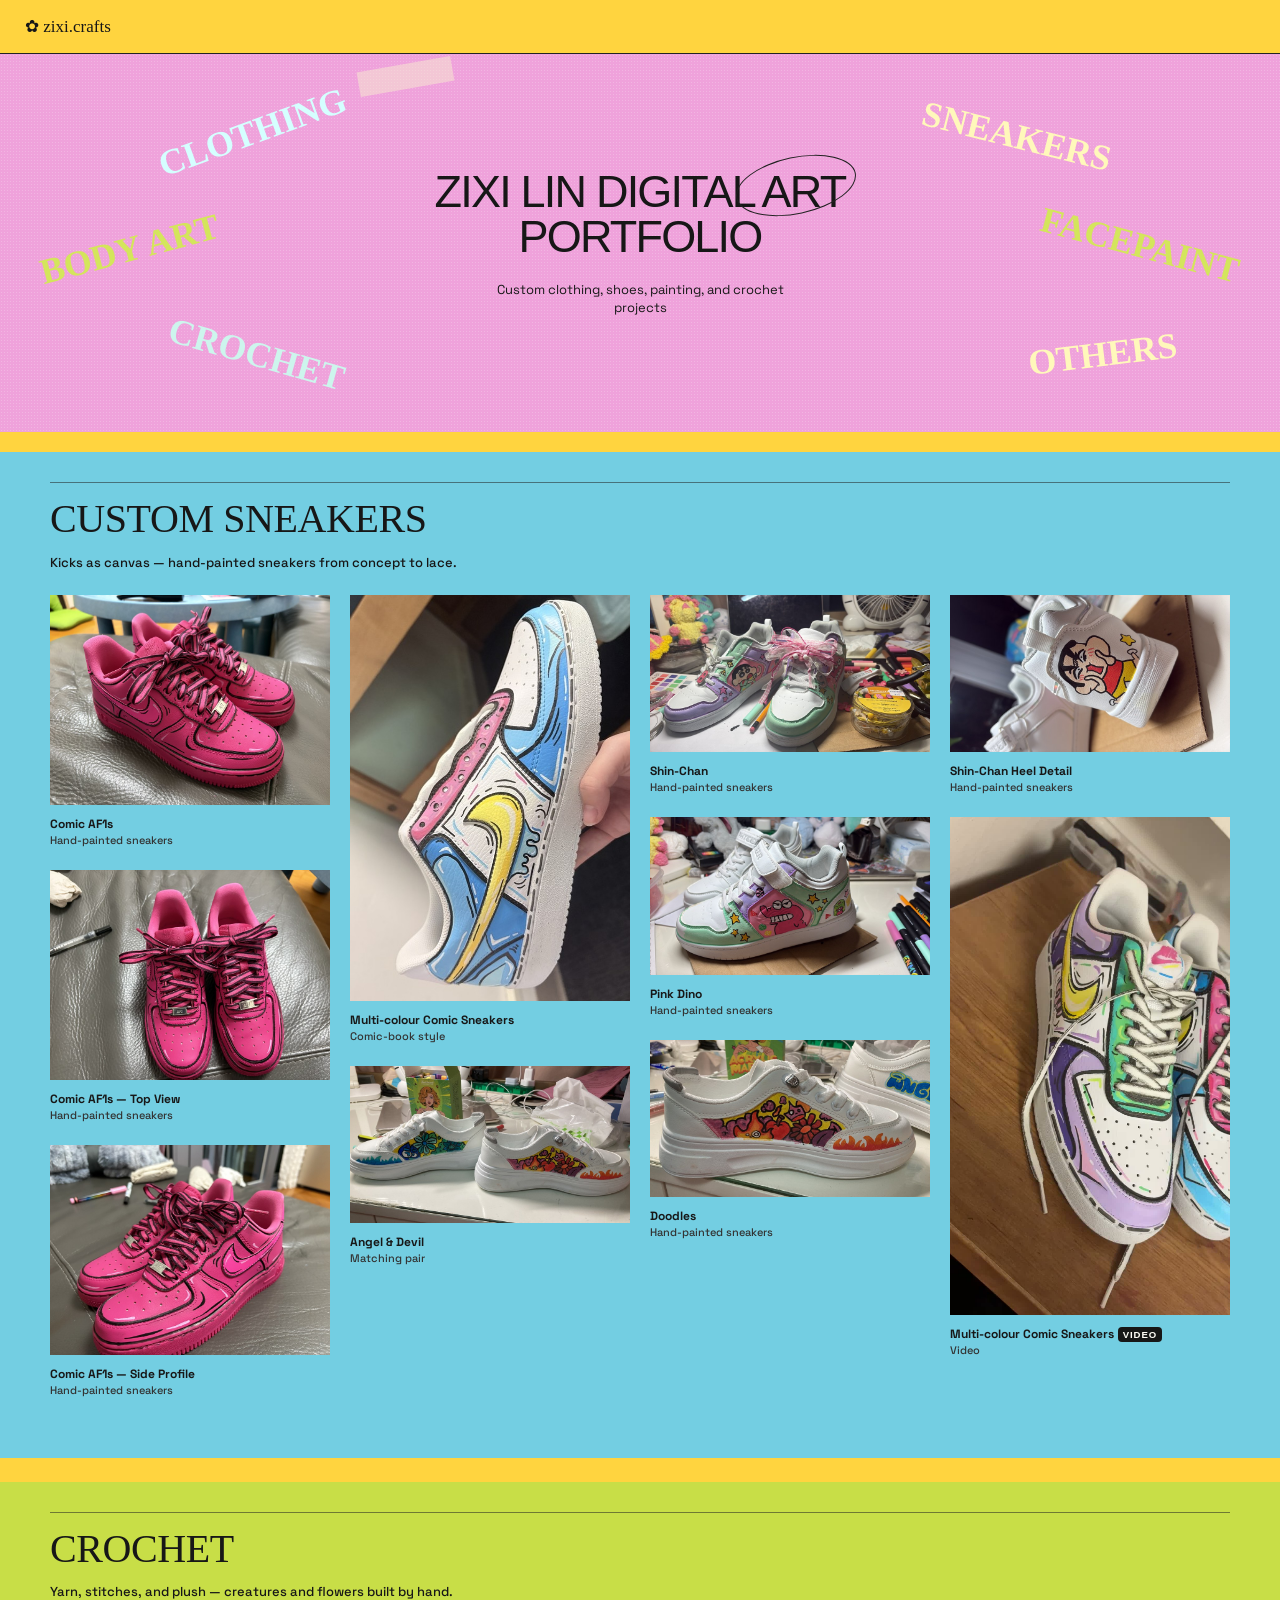
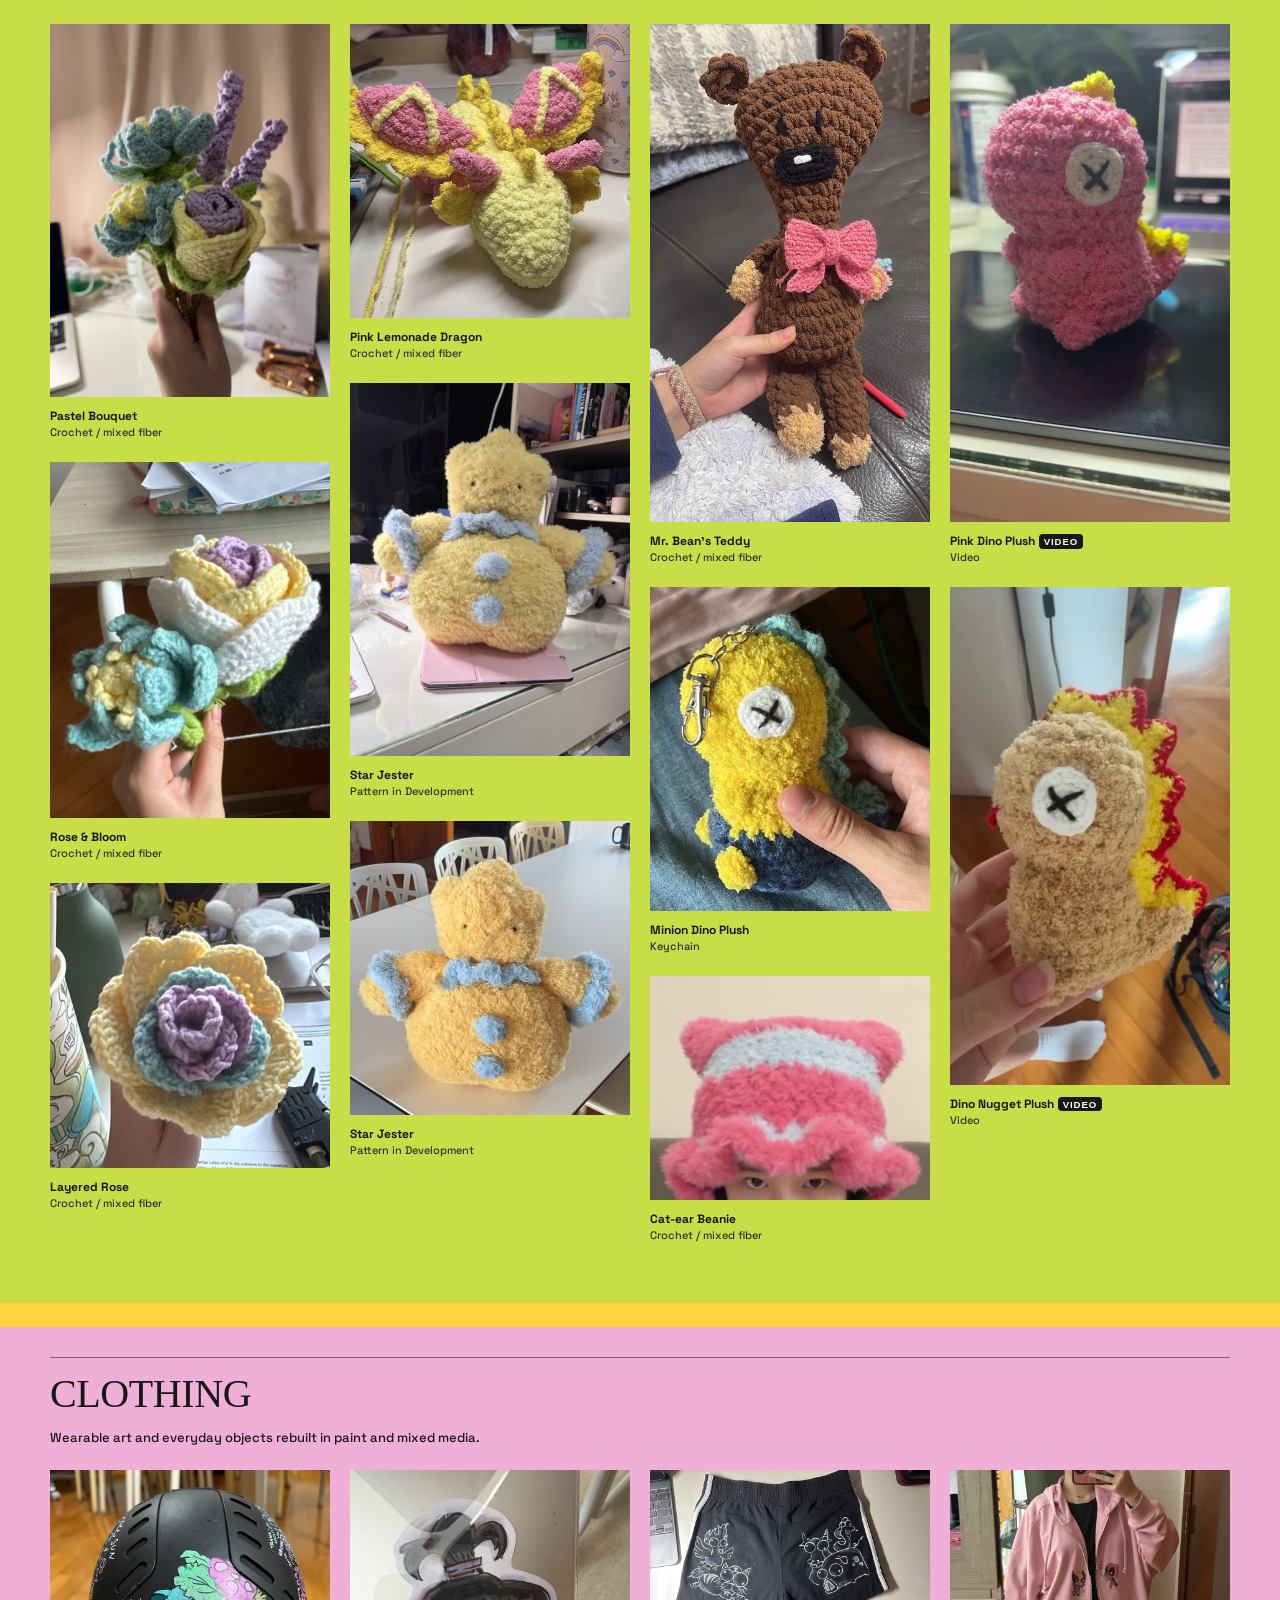
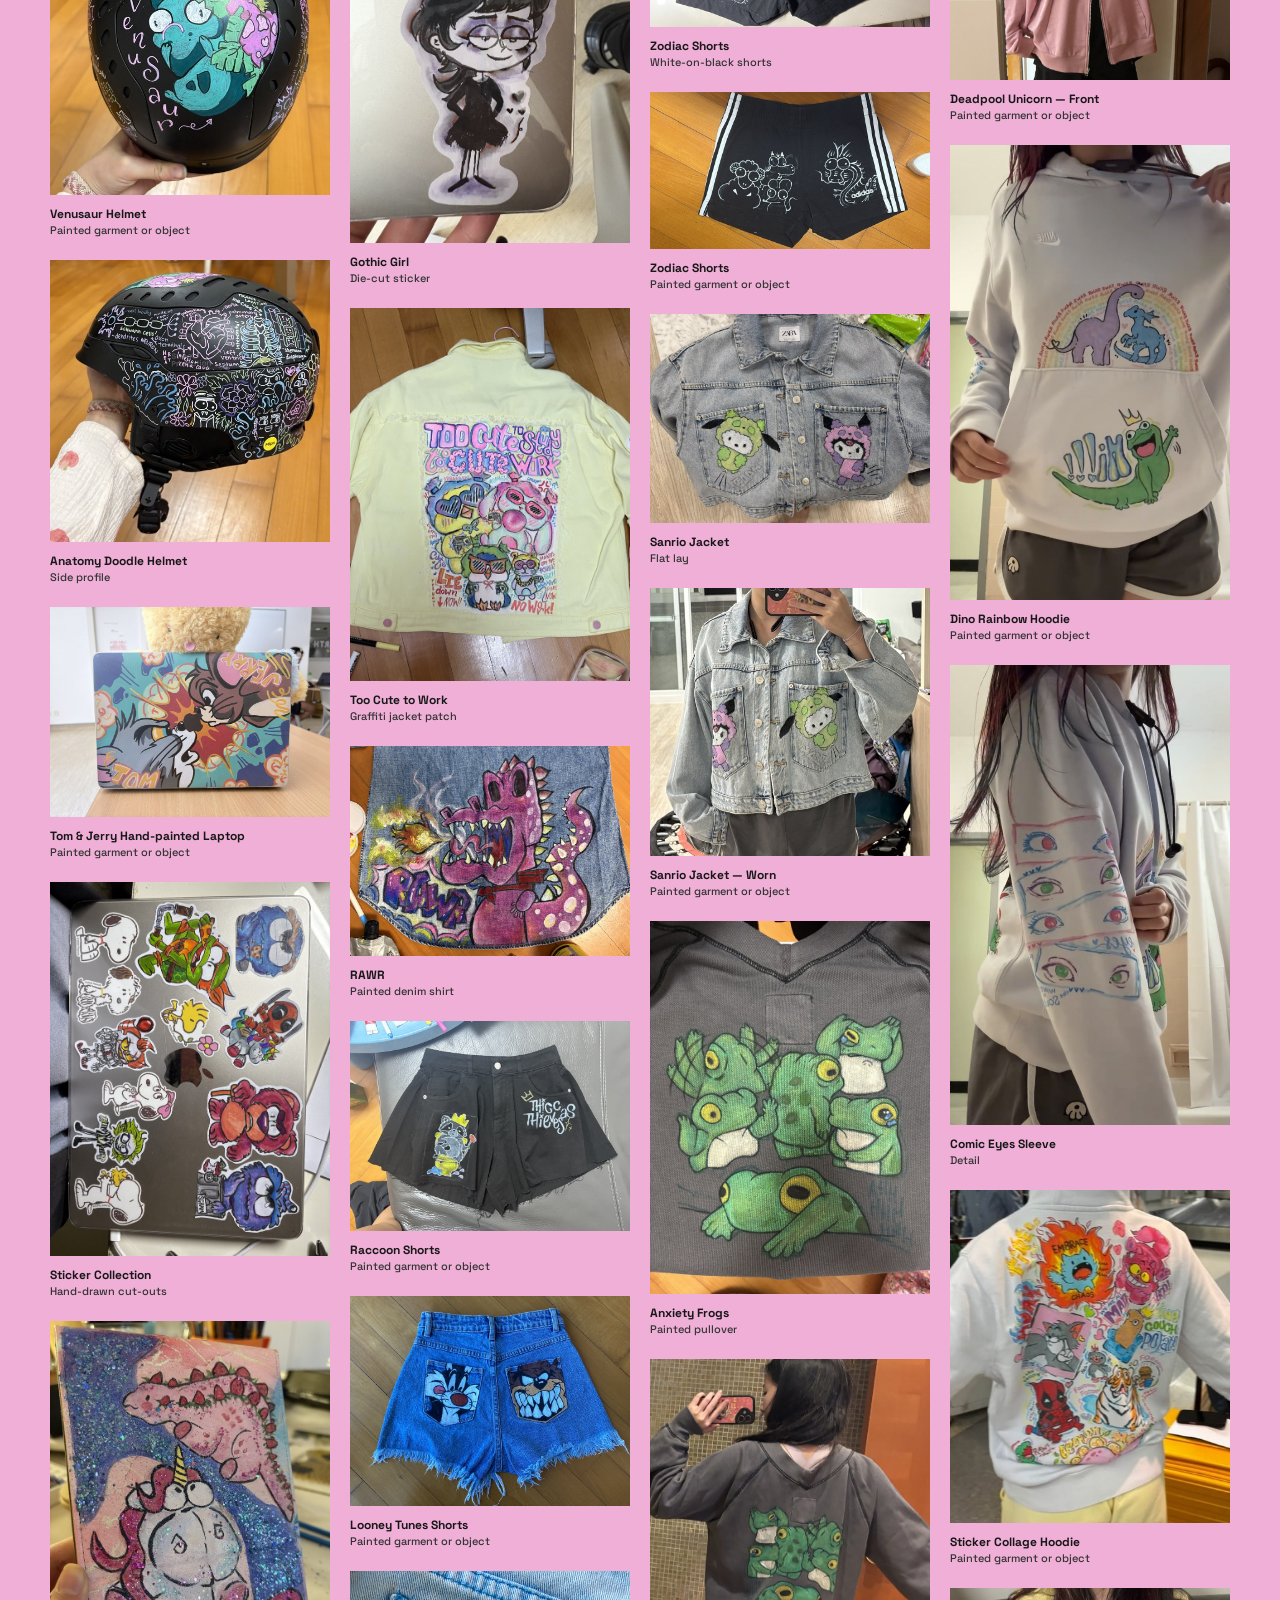
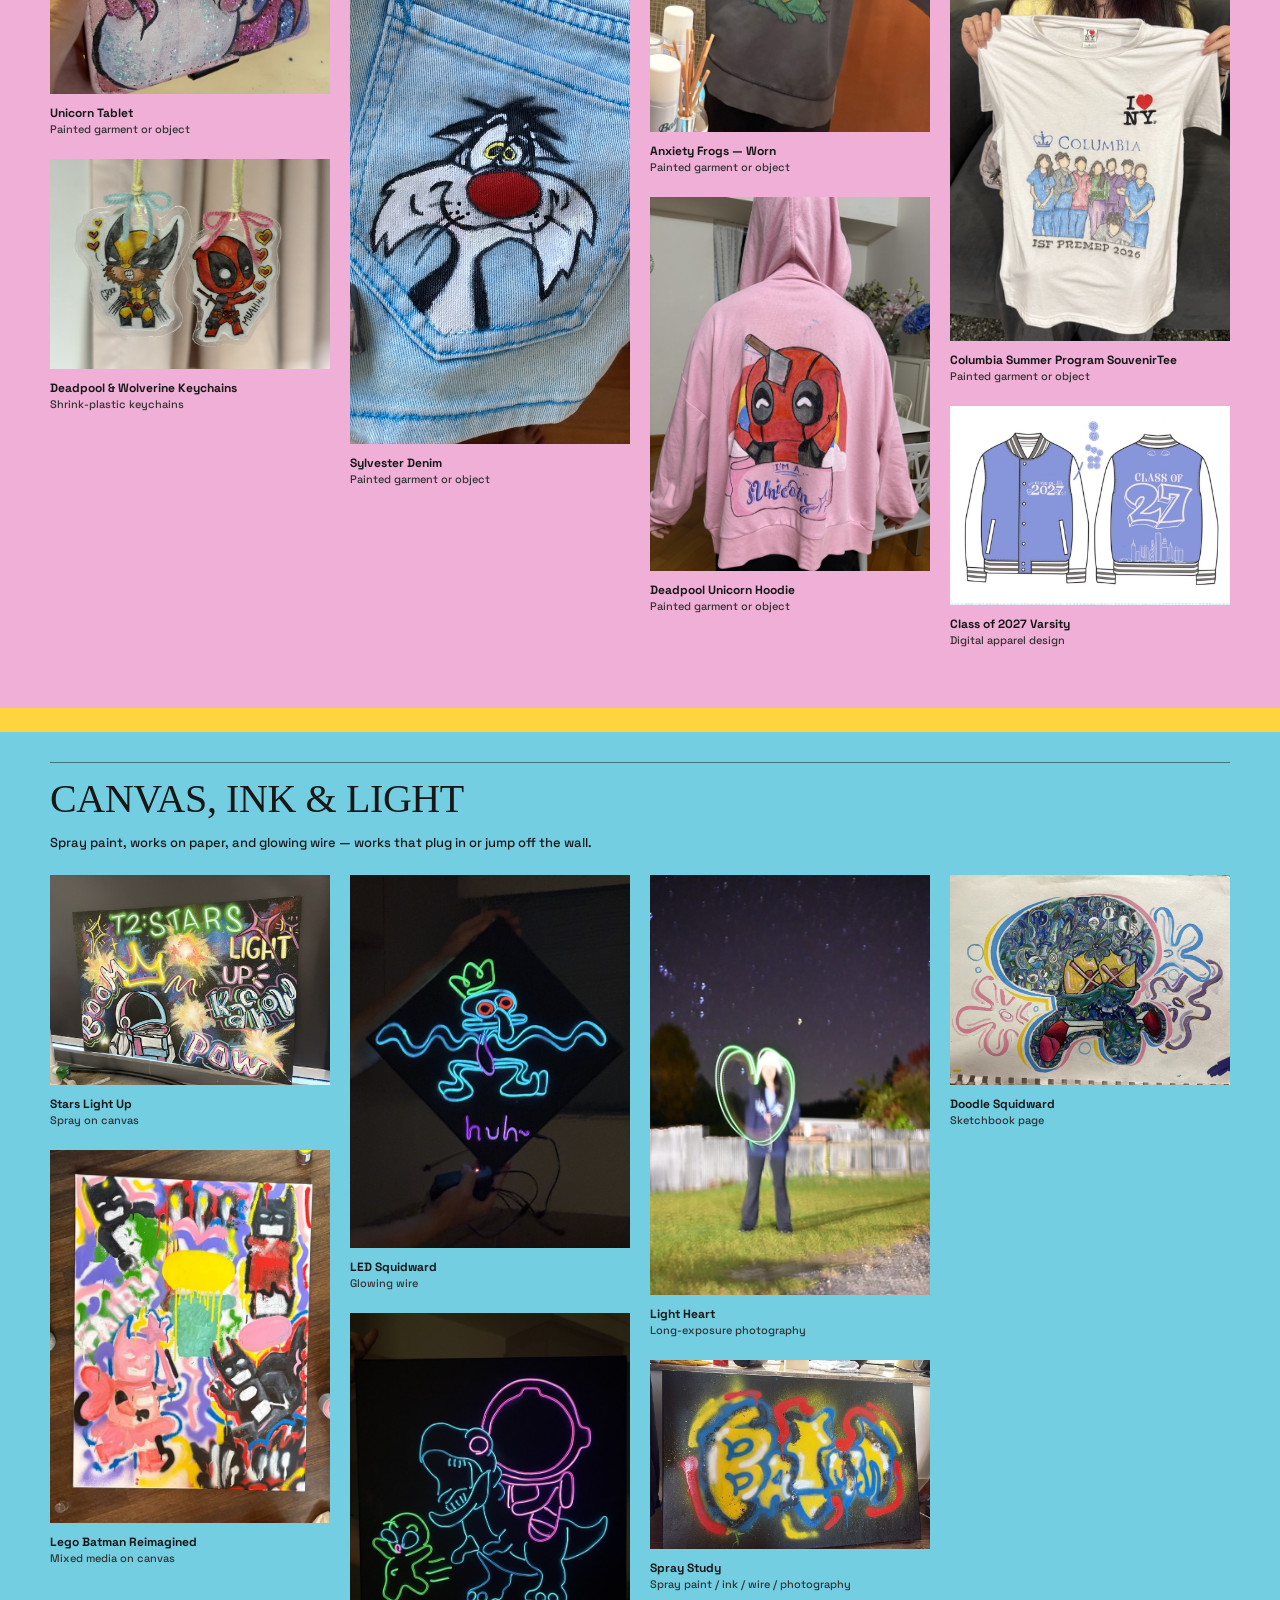
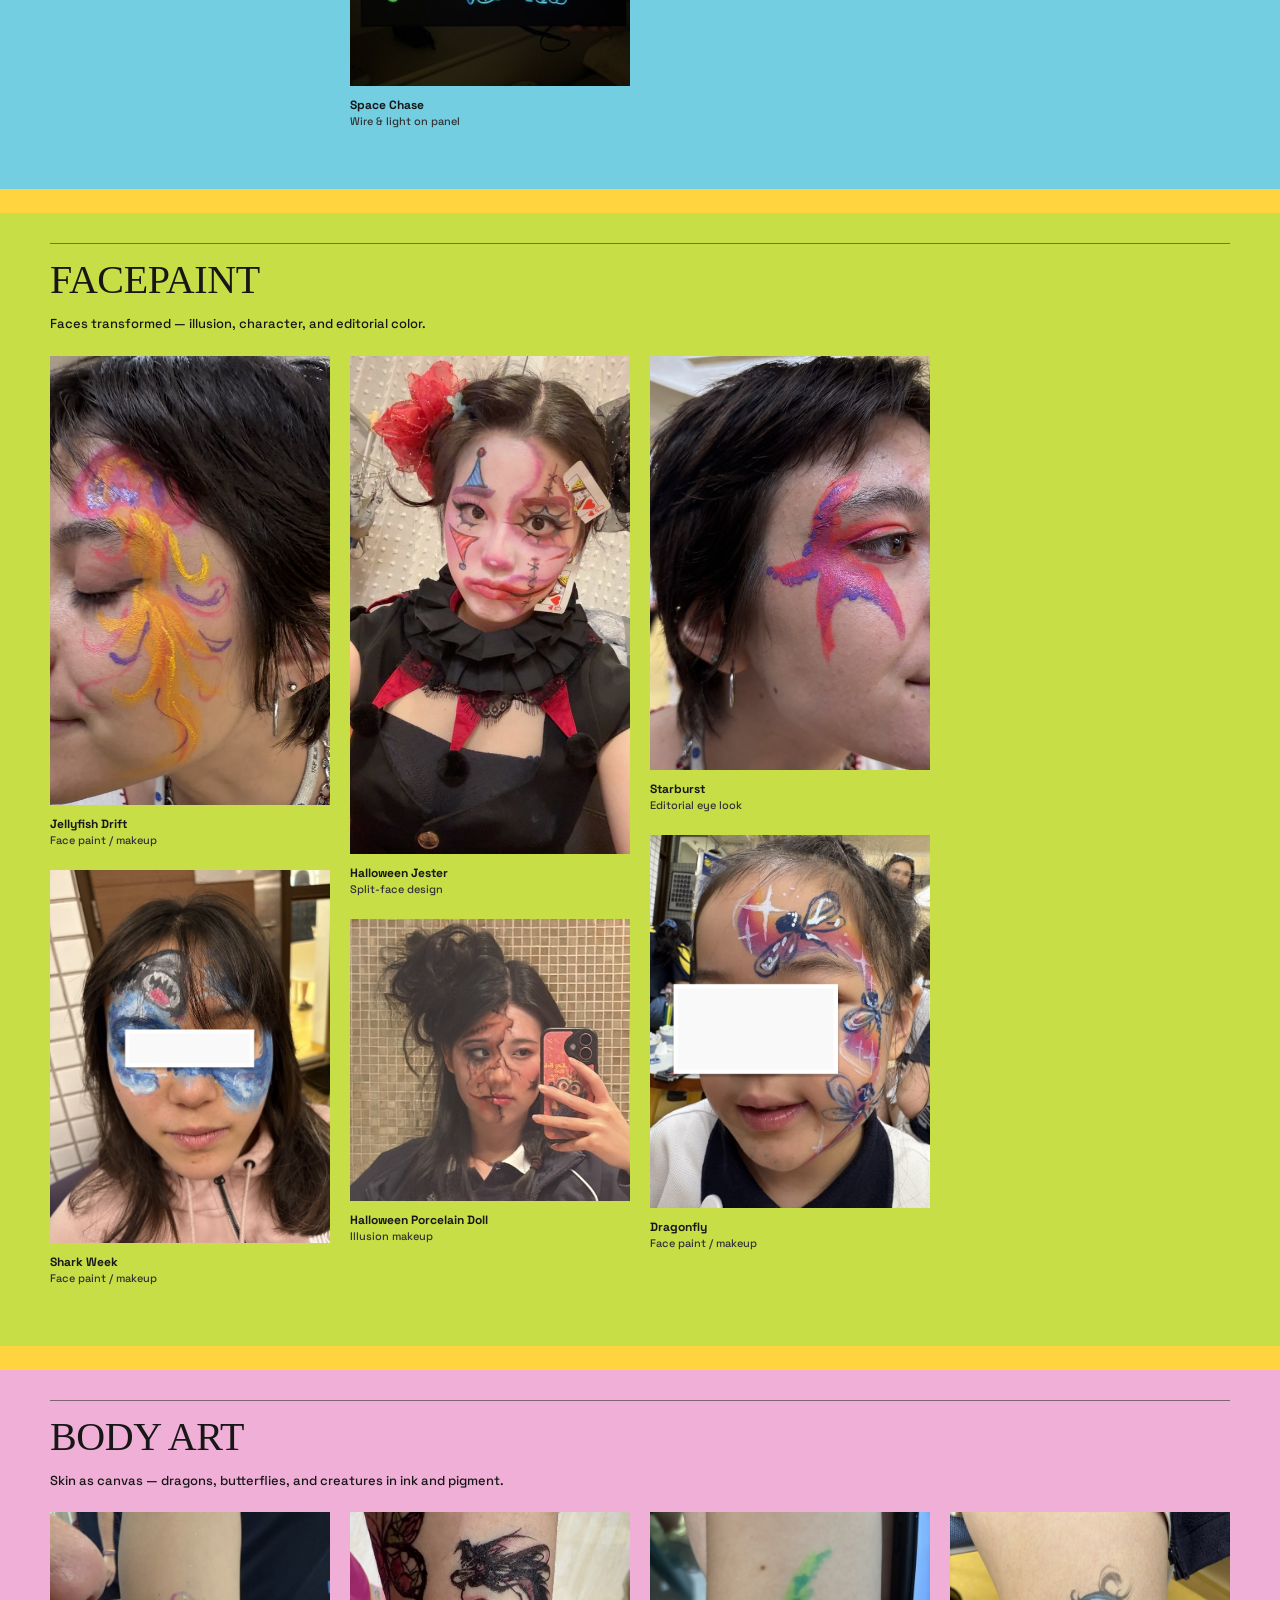
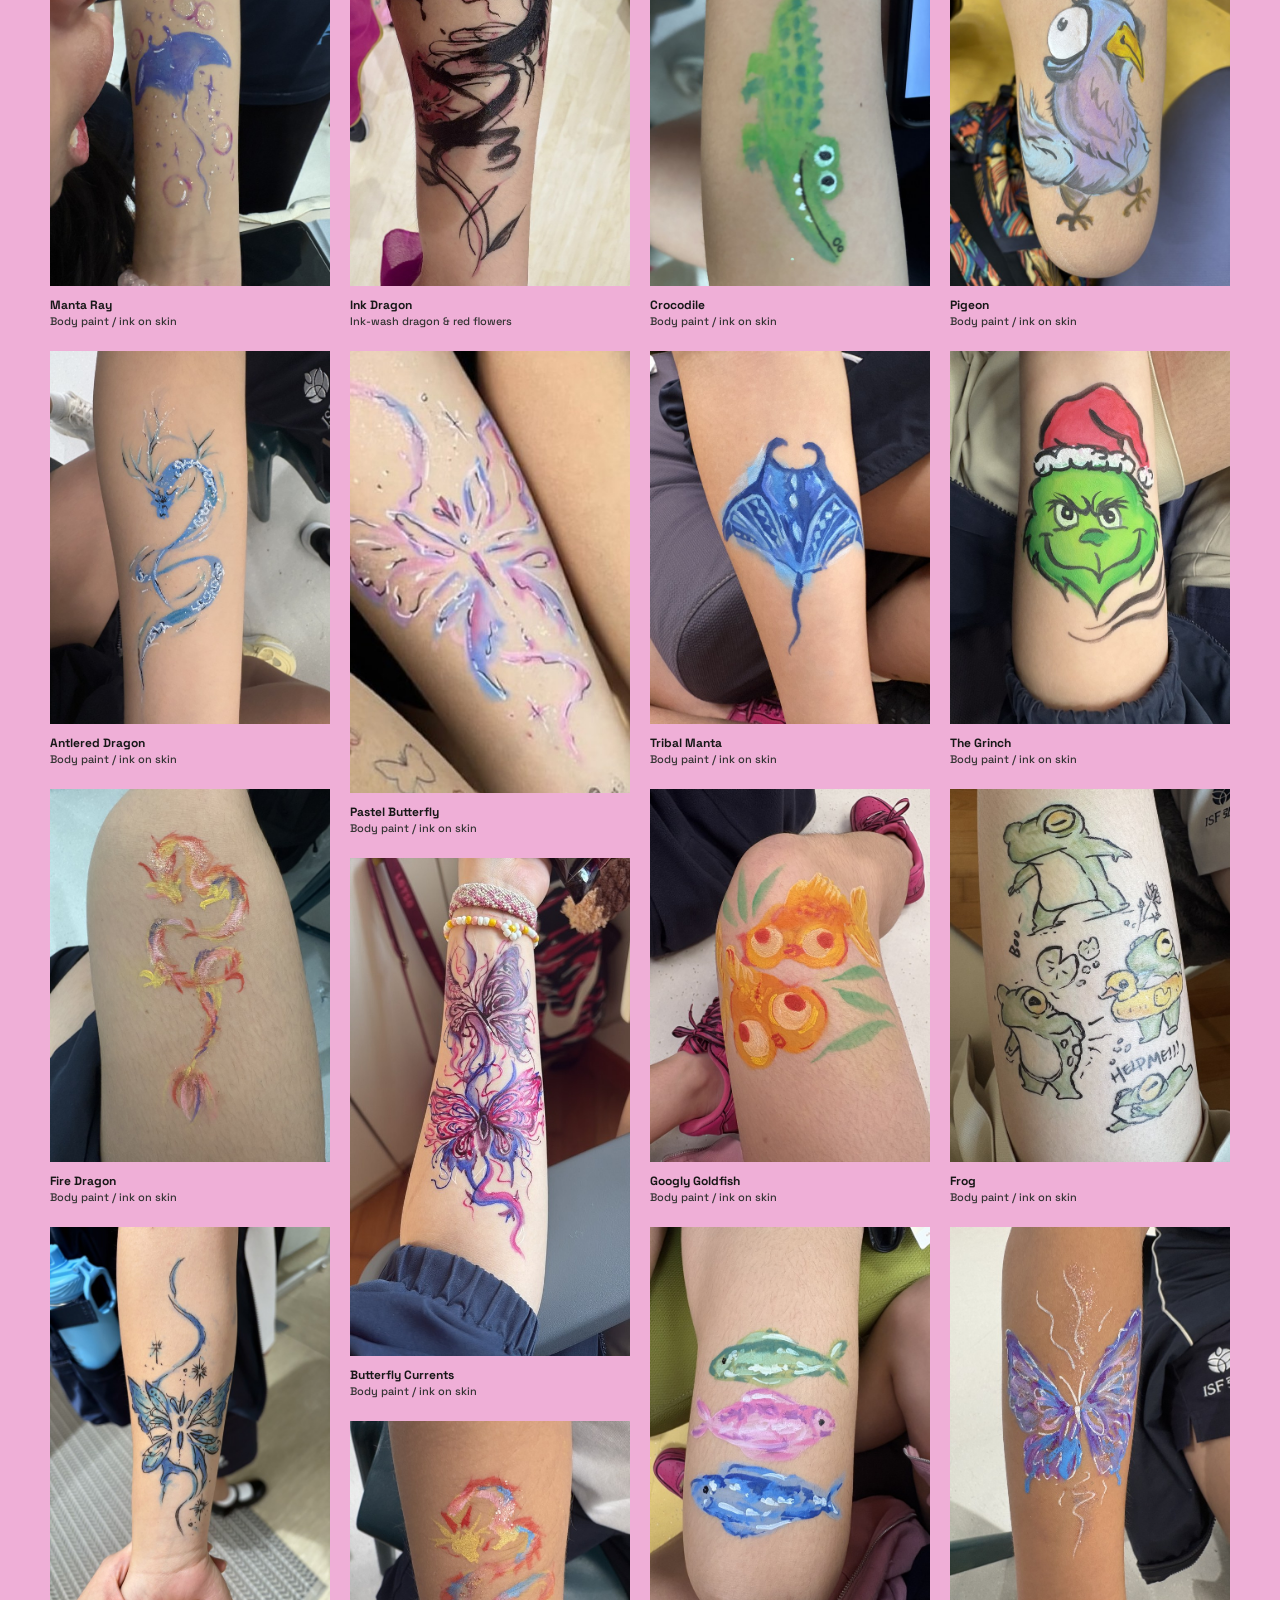
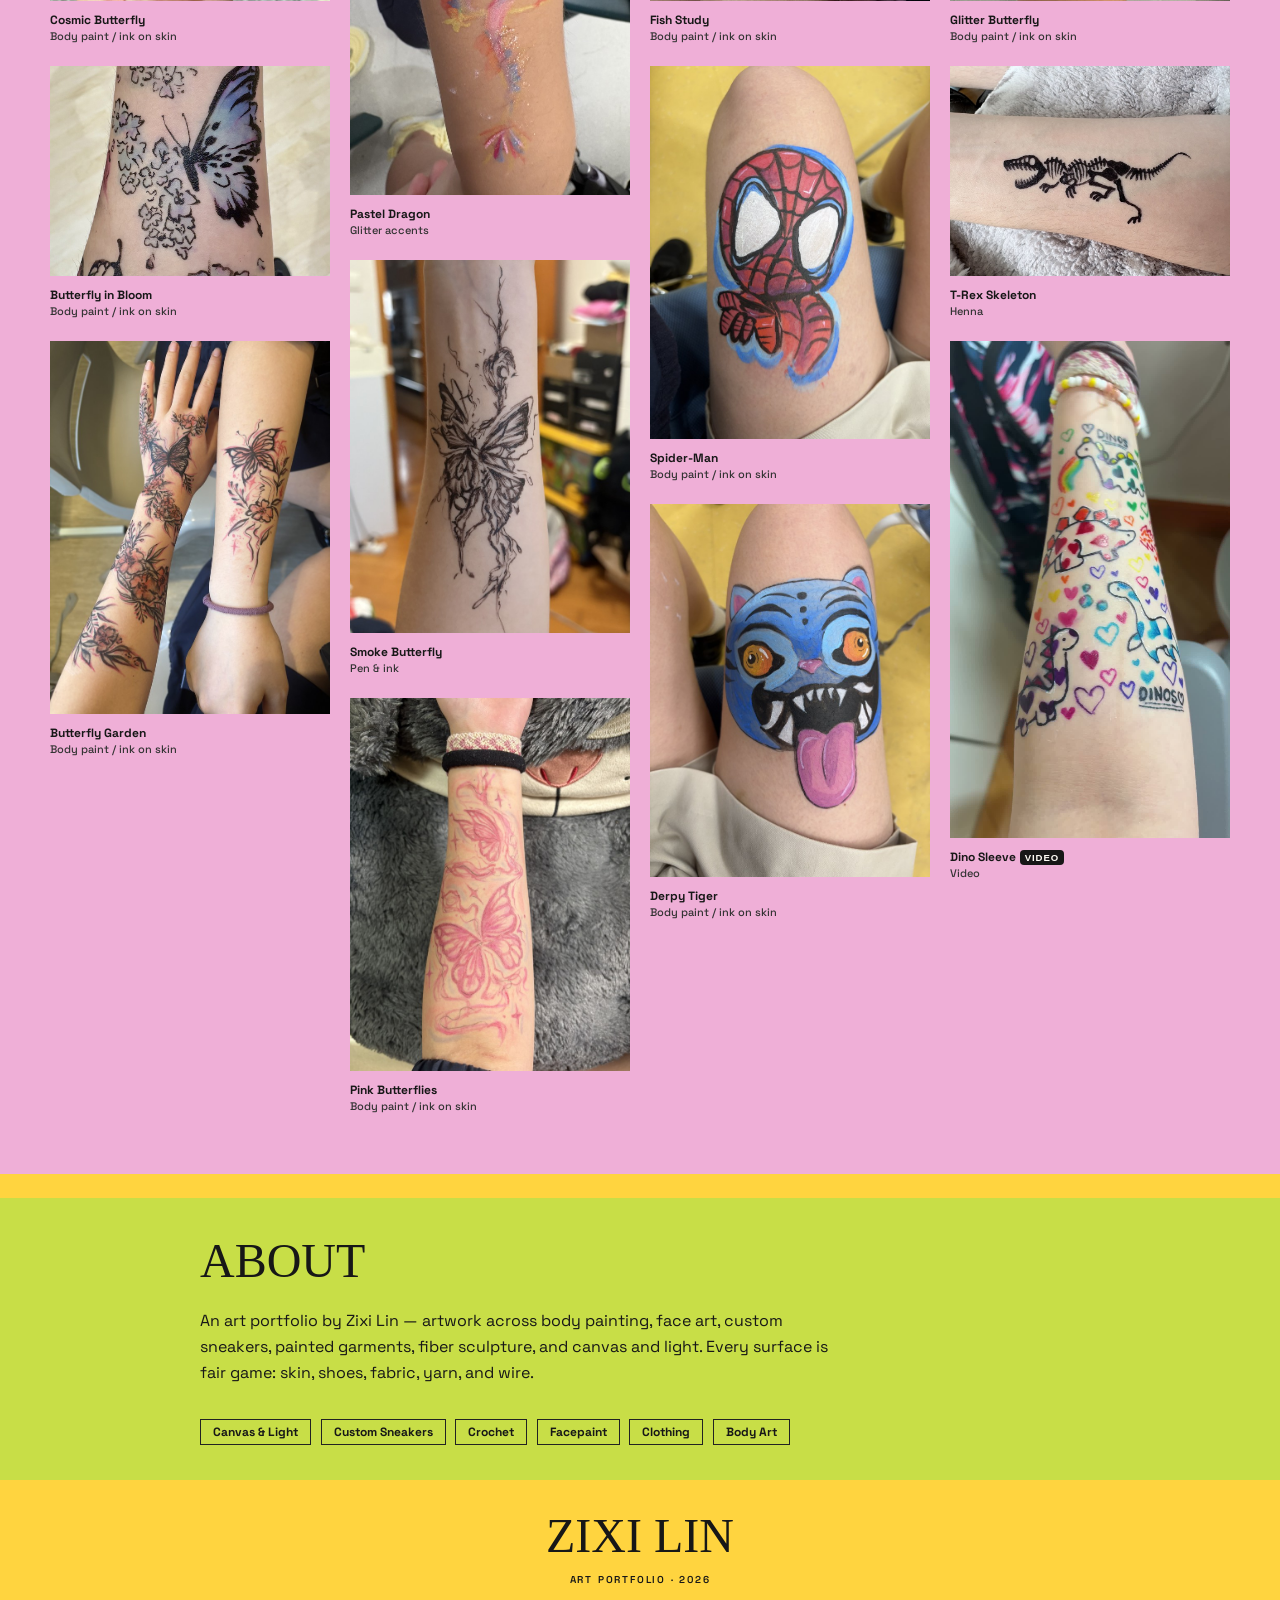
==== index.html @ 2cab1600 "Initial commit" ====
<!DOCTYPE html>

<html lang="en">
<head>
<meta charset="utf-8"/>
<meta content="width=device-width, initial-scale=1.0" name="viewport"/>
<title>Zixi Lin — Art Portfolio</title>
<meta content="Art portfolio of Zixi Lin — body art, custom sneakers, painted clothing, crochet, and canvas and light art." name="description"/>
<link href="data:image/svg+xml,%3Csvg xmlns='http://www.w3.org/2000/svg' viewBox='0 0 32 32'%3E%3Crect width='32' height='32' rx='7' fill='%23FF3EA5'/%3E%3Ctext x='16' y='23' font-size='17' font-family='Arial Black, sans-serif' font-weight='900' fill='%23FFF4E4' text-anchor='middle'%3EZ%3C/text%3E%3C/svg%3E" rel="icon"/>
<link href="https://fonts.googleapis.com" rel="preconnect"/>
<link crossorigin="" href="https://fonts.gstatic.com" rel="preconnect"/>
<link href="https://fonts.googleapis.com/css2?family=Permanent+Marker&amp;family=Space+Grotesk:wght@400;500;600;700&amp;display=swap" rel="stylesheet"/>
<link href="styles.css" rel="stylesheet"/>
</head>
<body><div class="craft-bar">✿ zixi.crafts</div>
<div class="hero-band">
<!-- ══════════ HERO ══════════ -->
<header class="hero">
<div class="hero-inner">

<h1 class="hero-title">ZIXI LIN DIGITAL ART<br/>PORTFOLIO</h1>
<p class="hero-sub">Custom clothing, shoes, painting, and crochet projects</p>
<nav aria-label="Portfolio categories" class="hero-nav">
<a class="pill pill-yellow" href="#sneakers">SNEAKERS</a>
<a class="pill pill-green" href="#fiber">CROCHET</a>
<a class="pill pill-orange" href="#garments">CLOTHING</a>
<a class="pill pill-blue" href="#canvas">OTHERS</a>
<a class="pill pill-purple" href="#face">FACEPAINT</a>
<a class="pill pill-pink" href="#body">BODY ART</a>
</nav>
</div>

</header>
<!-- ══════════ SELECTED WORKS ══════════ -->

</div>
<!-- ══════════ MARQUEE ══════════ -->

<main id="galleries"></main>
<!-- ══════════ ABOUT ══════════ -->
<section class="about">
<div class="about-inner">
<h2 class="about-title">About</h2>
<p class="about-text">
      An art portfolio by Zixi Lin — artwork across body painting, face
      art, custom sneakers, painted garments, fiber sculpture, and canvas and
      light. Every surface is fair game: skin, shoes, fabric, yarn, and wire.
    </p>
<div class="about-tags">
<span class="tag tag-blue">Canvas &amp; Light</span>
<span class="tag tag-yellow">Custom Sneakers</span>
<span class="tag tag-green">Crochet</span>
<span class="tag tag-purple">Facepaint</span>
<span class="tag tag-orange">Clothing</span>
<span class="tag tag-pink">Body Art</span>
</div>
</div>
</section>
<footer class="footer">
<p class="footer-name">ZIXI LIN</p>
<p class="footer-meta">Art Portfolio · 2026</p>
</footer>
<!-- ══════════ LIGHTBOX ══════════ -->
<div aria-label="Artwork viewer" aria-modal="true" class="lightbox" id="lightbox" role="dialog">
<button aria-label="Close viewer" class="lb-close" id="lbClose">✕</button>
<button aria-label="Previous artwork" class="lb-nav lb-prev" id="lbPrev">←</button>
<figure class="lb-figure">
<div class="lb-media" id="lbMedia"></div>
<figcaption class="lb-caption">
<span class="lb-title" id="lbTitle"></span>
<span class="lb-note" id="lbNote"></span>
</figcaption>
</figure>
<button aria-label="Next artwork" class="lb-nav lb-next" id="lbNext">→</button>
</div>
<script src="data.js"></script>
<script src="aspect.js"></script>
<script src="app.js"></script>
</body>
</html>
---- styles.css ----
/* ═══════════════════════════════════════════════
   ZIXI LIN — ART PORTFOLIO
   Maximalist color chrome; artwork on clean paper.
   ═══════════════════════════════════════════════ */

:root {
  --ink: #141114;
  --paper: #FFFDF6;
  --cream: #FFF4E4;
  --pink: #FF3EA5;
  --yellow: #FFD400;
  --blue: #3B49FF;
  --orange: #FF5C00;
  --green: #00A868;
  --purple: #8A4FFF;
  --shadow: 6px 6px 0 var(--ink);
}

* { margin: 0; padding: 0; box-sizing: border-box; }

html { scroll-behavior: smooth; }

body {
  font-family: "Space Grotesk", sans-serif;
  background: var(--cream);
  color: var(--ink);
  -webkit-font-smoothing: antialiased;
}

img, video { display: block; max-width: 100%; }

::selection { background: var(--pink); color: var(--paper); }

/* ── HERO + SELECTED WORKS BAND ───────── */
.hero-band {
  display: grid;
  grid-template-columns: minmax(320px, 2fr) 3fr;
  align-items: stretch;
}

@media (max-width: 999px) {
  .hero-band { grid-template-columns: 1fr; }
}

/* ── HERO ─────────────────────────────── */
.hero {
  position: relative;
  padding: clamp(2.25rem, 5vw, 4rem) clamp(1.25rem, 5vw, 4rem) clamp(2rem, 4vw, 3.25rem);
  background: var(--cream);
  overflow: hidden;
  text-align: center;
}

.hero-inner {
  max-width: 980px;
  margin: 0 auto;
}

.hero-kicker {
  font-weight: 700;
  letter-spacing: 0.22em;
  text-transform: uppercase;
  font-size: clamp(0.7rem, 1.5vw, 0.9rem);
  margin-bottom: 0.9rem;
}

.hero-title {
  font-family: "Unbounded", sans-serif;
  font-weight: 900;
  font-size: clamp(3.4rem, 9vw, 7rem);
  line-height: 0.92;
  letter-spacing: -0.02em;
  text-transform: uppercase;
  text-align: center;
  margin: 0 auto;
}

.hero-title .line { display: block; }

.line-1 {
  color: var(--ink);
  text-shadow: 0.045em 0.045em 0 var(--pink);
}

.line-2 {
  color: var(--paper);
  -webkit-text-stroke: 3px var(--ink);
  paint-order: stroke fill;
  text-shadow: none;
  margin-left: 0.06em;
}

.line-2 .dot {
  color: var(--blue);
  -webkit-text-stroke: 0;
}

.hero-sub {
  margin-top: 1.4rem;
  max-width: 34em;
  font-size: clamp(1rem, 2vw, 1.25rem);
  line-height: 1.55;
  font-weight: 500;
  margin-left: auto;
  margin-right: auto;
}

.hero-sub strong {
  background: var(--yellow);
  padding: 0 0.25em;
  box-decoration-break: clone;
  -webkit-box-decoration-break: clone;
}

.hero-nav {
  display: flex;
  flex-wrap: wrap;
  justify-content: center;
  gap: 0.6rem;
  margin-top: 1.5rem;
}

.pill {
  font-weight: 700;
  font-size: 0.9rem;
  text-decoration: none;
  color: var(--ink);
  background: var(--paper);
  border: 2.5px solid var(--ink);
  border-radius: 999px;
  padding: 0.45em 1.1em;
  box-shadow: 3px 3px 0 var(--ink);
  transition: transform 0.15s ease, box-shadow 0.15s ease;
}

.pill:hover, .pill:focus-visible {
  transform: translate(-1px, -1px);
  box-shadow: 5px 5px 0 var(--ink);
}

.pill-pink:hover    { background: var(--pink); color: var(--paper); }
.pill-purple:hover  { background: var(--purple); color: var(--paper); }
.pill-yellow:hover  { background: var(--yellow); }
.pill-orange:hover  { background: var(--orange); color: var(--paper); }
.pill-green:hover   { background: var(--green); color: var(--paper); }
.pill-blue:hover    { background: var(--blue); color: var(--paper); }

/* rotating starburst sticker */
.starburst-wrap {
  position: absolute;
  right: clamp(0.5rem, 5vw, 4rem);
  top: clamp(0.75rem, 3vw, 2rem);
  width: clamp(80px, 10vw, 128px);
  aspect-ratio: 1;
  pointer-events: none;
}

.starburst {
  position: absolute;
  inset: 0;
  width: 100%;
  height: 100%;
  animation: spin 22s linear infinite;
}

.starburst-label {
  position: absolute;
  inset: 0;
  display: flex;
  align-items: center;
  justify-content: center;
  text-align: center;
  font-family: "Unbounded", sans-serif;
  font-weight: 700;
  font-size: clamp(0.85rem, 1.4vw, 1.05rem);
  color: var(--ink);
  letter-spacing: 0.04em;
  line-height: 1.1;
  max-width: 62%;
  margin: auto;
}

@keyframes spin { to { transform: rotate(360deg); } }

/* ── MARQUEE ──────────────────────────── */
.marquee {
  background: var(--ink);
  color: var(--cream);
  overflow: hidden;
  border-top: 3px solid var(--ink);
  border-bottom: 3px solid var(--ink);
}

.marquee-track {
  display: flex;
  white-space: nowrap;
  animation: scroll 30s linear infinite;
  font-family: "Unbounded", sans-serif;
  font-weight: 600;
  font-size: 0.95rem;
  letter-spacing: 0.12em;
  padding: 0.8em 0;
}

.marquee-track span { padding-right: 2em; }

@keyframes scroll { to { transform: translateX(-50%); } }

/* ── CATEGORY SECTIONS ───────────────── */
.section { padding: clamp(3rem, 6vw, 5.5rem) clamp(1.25rem, 5vw, 4rem); }

.section[data-color="pink"]   { background: #FFE1F0; }
.section[data-color="purple"] { background: #ECE0FF; }
.section[data-color="yellow"] { background: #FFF3B8; }
.section[data-color="orange"] { background: #FFE3D3; }
.section[data-color="green"]  { background: #D9F2E4; }
.section[data-color="blue"]   { background: #DFE1FF; }

.section-head {
  display: flex;
  flex-wrap: wrap;
  align-items: baseline;
  gap: 0.4em 1.2em;
  margin-bottom: 0.8rem;
}

.section-title {
  font-family: "Unbounded", sans-serif;
  font-weight: 900;
  font-size: clamp(1.7rem, 5vw, 3.4rem);
  text-transform: uppercase;
  letter-spacing: -0.01em;
  line-height: 1.05;
}

.section[data-color="pink"]   .section-title { color: var(--pink); }
.section[data-color="purple"] .section-title { color: var(--purple); }
.section[data-color="yellow"] .section-title { color: #C79B00; }
.section[data-color="orange"] .section-title { color: var(--orange); }
.section[data-color="green"]  .section-title { color: #008050; }
.section[data-color="blue"]   .section-title { color: var(--blue); }

.count-badge {
  display: none;
}

.section-blurb {
  max-width: 46em;
  font-weight: 500;
  font-size: clamp(0.95rem, 1.6vw, 1.1rem);
  line-height: 1.5;
  margin-bottom: 2.2rem;
}

/* ── SELECTED WORKS (opening mosaic) ──── */
.highlights {
  background: var(--paper);
  padding: clamp(2.5rem, 5vw, 4.5rem) clamp(1.25rem, 5vw, 4rem);
}

.hl-grid {
  display: grid;
  grid-template-columns: repeat(auto-fill, minmax(180px, 1fr));
  grid-auto-rows: 8px;
  gap: 1.2rem;
}

.hl-grid > * { align-self: start; }

.hl-lg, .hl-wide { grid-column: span 2; }

.hl-wide .card-media img,
.hl-wide .card-media video {
  aspect-ratio: 16/10;
  object-fit: cover;
}

.hl-cat {
  position: absolute;
  top: 0.95rem;
  left: 0.95rem;
  z-index: 1;
  font-family: "Unbounded", sans-serif;
  font-size: 0.58rem;
  font-weight: 600;
  letter-spacing: 0.08em;
  text-transform: uppercase;
  color: var(--paper);
  background: var(--ink);
  border-radius: 6px;
  padding: 0.28em 0.6em;
}

.cat-pink   { background: var(--pink); }
.cat-purple { background: var(--purple); }
.cat-yellow { background: var(--yellow); color: var(--ink); }
.cat-orange { background: var(--orange); }
.cat-green  { background: var(--green); }
.cat-blue   { background: var(--blue); }

/* ── MASONRY GRID ─────────────────────── */
.grid {
  display: grid;
  grid-template-columns: repeat(auto-fill, minmax(230px, 1fr));
  grid-auto-rows: 8px;
  gap: 1.4rem;
}

.grid > * { align-self: start; }

.card {
  position: relative;
  background: var(--paper);
  border: 3px solid var(--ink);
  border-radius: 14px;
  box-shadow: var(--shadow);
  padding: 0.65rem 0.65rem 0.85rem;
  cursor: pointer;
  transition: transform 0.18s ease, box-shadow 0.18s ease, rotate 0.18s ease;
}

/* irregular collage feel: subtle per-card tilt + shape variety */
.card:nth-child(5n+1) { rotate: -0.5deg; }
.card:nth-child(5n+3) { rotate: 0.45deg; }
.card:nth-child(7n+2) { border-radius: 4px; }
.card:nth-child(7n+5) { border-radius: 22px; }

.card:hover, .card:focus-visible {
  rotate: 0deg;
  transform: translate(-3px, -3px);
  box-shadow: 10px 10px 0 var(--ink);
  outline: none;
  z-index: 2;
}

/* featured wide cards */
.card-wide { grid-column: span 2; }

.card-wide .card-media img,
.card-wide .card-media video {
  aspect-ratio: 16/10;
  object-fit: cover;
}

.card-media {
  border-radius: 8px;
  overflow: hidden;
  background: #eee;
}

.card-media img, .card-media video {
  width: 100%;
  height: auto;
  aspect-ratio: var(--ar, 3/4);
}

.media-fallback {
  display: grid;
  place-items: center;
  width: 100%;
  min-height: 260px;
  background: linear-gradient(135deg, #f5d7ef, #d6efff);
  border: 3px solid var(--ink);
  border-radius: 10px;
  color: var(--ink);
  font-family: "Unbounded", sans-serif;
  font-size: clamp(0.8rem, 1.2vw, 1.05rem);
  font-weight: 800;
  letter-spacing: 0.12em;
  text-transform: uppercase;
}

.media-fallback span {
  background: rgba(255,255,255,0.5);
  padding: 0.4em 0.75em;
  border-radius: 999px;
}

.media-fallback-large {
  min-height: 60vh;
  max-height: 76vh;
}

@media (max-width: 699px) {
  .grid { grid-template-columns: repeat(2, 1fr); }
  .hl-grid { grid-template-columns: repeat(2, 1fr); }
}

.card-caption {
  display: flex;
  flex-wrap: wrap;
  justify-content: space-between;
  align-items: baseline;
  gap: 0.15em 0.5em;
  padding: 0.55em 0.3em 0.1em;
}

.card-title {
  font-weight: 700;
  font-size: 0.95rem;
  line-height: 1.2;
  min-width: 0;
  overflow-wrap: break-word;
}

.card-note {
  font-size: 0.78rem;
  font-weight: 500;
  color: #5c5550;
  text-align: right;
  max-width: 100%;
  overflow-wrap: anywhere;
}

.video-tag {
  font-family: "Unbounded", sans-serif;
  font-size: 0.6rem;
  font-weight: 600;
  letter-spacing: 0.1em;
  color: var(--paper);
  background: var(--ink);
  border-radius: 4px;
  padding: 0.2em 0.5em;
  margin-left: 0.4em;
  white-space: nowrap;
}

/* scroll reveal */
.reveal {
  opacity: 0;
  transform: translateY(18px);
  transition: opacity 0.5s ease, transform 0.5s ease;
}

.reveal.in { opacity: 1; transform: none; }

/* ── ABOUT ───────────────────────────── */
.about {
  background: var(--ink);
  color: var(--cream);
  padding: clamp(3.5rem, 7vw, 6rem) clamp(1.25rem, 5vw, 4rem);
}

.about-inner { max-width: 880px; margin: 0 auto; }

.about-title {
  font-family: "Unbounded", sans-serif;
  font-weight: 900;
  font-size: clamp(1.7rem, 5vw, 3rem);
  text-transform: uppercase;
  color: var(--yellow);
  margin-bottom: 1.2rem;
}

.about-text {
  font-size: clamp(1.05rem, 2vw, 1.3rem);
  line-height: 1.65;
  max-width: 40em;
}

.about-tags {
  display: flex;
  flex-wrap: wrap;
  gap: 0.6rem;
  margin-top: 2rem;
}

.tag {
  font-weight: 700;
  font-size: 0.85rem;
  border: 2px solid var(--cream);
  border-radius: 999px;
  padding: 0.35em 1em;
}

.tag-pink    { background: var(--pink); }
.tag-purple  { background: var(--purple); }
.tag-yellow   { background: var(--yellow); color: var(--ink); }
.tag-orange   { background: var(--orange); }
.tag-green    { background: var(--green); }
.tag-blue     { background: var(--blue); }

/* ── FOOTER ───────────────────────────── */
.footer {
  background: var(--pink);
  color: var(--paper);
  text-align: center;
  padding: 3rem 1.5rem 3.5rem;
}

.footer-name {
  font-family: "Unbounded", sans-serif;
  font-weight: 900;
  font-size: clamp(1.6rem, 6vw, 3rem);
  text-transform: uppercase;
}

.footer-meta {
  margin-top: 0.6rem;
  font-weight: 600;
  letter-spacing: 0.18em;
  text-transform: uppercase;
  font-size: 0.8rem;
}

/* ── LIGHTBOX ─────────────────────────── */
.lightbox {
  position: fixed;
  inset: 0;
  z-index: 100;
  display: none;
  background: rgba(20, 17, 20, 0.94);
  padding: clamp(1rem, 4vw, 3rem);
}

.lightbox.open { display: flex; align-items: center; justify-content: center; }

.lb-figure {
  max-width: min(92vw, 1000px);
  max-height: 100%;
  display: flex;
  flex-direction: column;
  gap: 0.9rem;
  margin: 0 auto;
}

.lb-media { text-align: center; }

.lb-media img, .lb-media video {
  max-height: 76vh;
  width: auto;
  max-width: 100%;
  margin: 0 auto;
  border: 3px solid var(--paper);
  border-radius: 10px;
  background: #000;
}

.lb-caption {
  text-align: center;
  color: var(--cream);
}

.lb-title {
  display: block;
  font-family: "Unbounded", sans-serif;
  font-weight: 700;
  font-size: clamp(1rem, 2.5vw, 1.35rem);
}

.lb-note {
  display: block;
  margin-top: 0.25rem;
  font-size: 0.9rem;
  font-weight: 500;
  color: #cfc7bf;
}

.lb-close {
  position: absolute;
  top: 1rem;
  right: 1.2rem;
  z-index: 2;
  background: var(--paper);
  color: var(--ink);
  border: 2.5px solid var(--paper);
  border-radius: 999px;
  width: 44px;
  height: 44px;
  font-size: 1.1rem;
  font-weight: 700;
  cursor: pointer;
  transition: background 0.15s ease, color 0.15s ease;
}

.lb-close:hover { background: var(--pink); color: var(--paper); border-color: var(--pink); }

.lb-nav {
  position: absolute;
  top: 50%;
  transform: translateY(-50%);
  z-index: 2;
  background: var(--paper);
  color: var(--ink);
  border: 2.5px solid var(--paper);
  border-radius: 999px;
  width: 52px;
  height: 52px;
  font-size: 1.4rem;
  font-weight: 700;
  cursor: pointer;
  transition: background 0.15s ease, color 0.15s ease;
}

.lb-nav:hover { background: var(--yellow); border-color: var(--yellow); }

.lb-prev { left: clamp(0.5rem, 2vw, 2rem); }
.lb-next { right: clamp(0.5rem, 2vw, 2rem); }

@media (max-width: 640px) {
  .lb-nav { width: 44px; height: 44px; font-size: 1.1rem; }
}

/* reduced motion */
@media (prefers-reduced-motion: reduce) {
  .starburst { animation: none; }
  .marquee-track { animation: none; }
  .reveal { opacity: 1; transform: none; transition: none; }
  html { scroll-behavior: auto; }
}

/* Scrapbook layout, natural image sizes, CSS column galleries */
:root{--yellow:#ffd43f;--pink:#efa2db;--ink:#171717;--shadow:none}
body{background:var(--yellow);font-family:'Space Grotesk',Arial,sans-serif}
.craft-bar{background:var(--yellow);padding:16px 25px;border-bottom:1px solid #222;font-family:'Permanent Marker',cursive;font-size:17px}
.hero-band{display:block}.hero{position:relative;min-height:390px;display:flex;align-items:center;justify-content:center;padding:115px 22px;background:#efa2db;border-bottom:20px solid var(--yellow);text-align:center;background-image:radial-gradient(#ffffff35 .7px,transparent .7px);background-size:3px 3px}
.hero-inner{width:100%;max-width:1000px}.hero-title{display:inline-block;font-family:Arial,sans-serif;font-size:clamp(25px,4vw,45px);font-weight:400;letter-spacing:-.04em;line-height:1;position:relative}.hero-title:after{content:'';position:absolute;right:-12px;top:-12px;width:120px;height:55px;border:1px solid #222;border-radius:50%;transform:rotate(-12deg);pointer-events:none}
.hero-sub{margin:22px auto 0;max-width:300px;font-size:13px;font-weight:400;line-height:1.4}
.hero-nav{position:absolute;inset:0;display:block;margin:0;pointer-events:none}.hero-nav .pill{position:absolute;pointer-events:auto;font-family:'Permanent Marker',cursive;font-size:clamp(22px,2.8vw,36px);border:0;padding:0;border-radius:0;background:transparent!important;box-shadow:none!important;color:#fff8bb;line-height:1.2}
.pill:nth-child(1){top:16%;right:13%;transform:rotate(14deg)}.pill:nth-child(2){bottom:15%;left:13%;transform:rotate(16deg);color:#cdf5ed}.pill:nth-child(3){top:15%;left:12%;transform:rotate(-20deg);color:#d5ffff}.pill:nth-child(4){right:8%;bottom:15%;transform:rotate(-7deg)}.hero-nav .pill:nth-child(5){right:3%;top:45%;color:#d4e55c;transform:rotate(15deg)}.hero-nav .pill:nth-child(6){left:3%;top:46%;color:#d4e55c;transform:rotate(-15deg)}
.hero:before{content:'';position:absolute;top:10px;left:28%;width:95px;height:25px;background:#f7edcf80;transform:rotate(-10deg)}
.section{padding:30px clamp(16px,4vw,50px) 38px;border-bottom:24px solid var(--yellow)}
.section:nth-child(3n+1){background:#73cee2}.section:nth-child(3n+2){background:#c8de47}.section:nth-child(3n){background:#efafd7}
.section-head{padding-top:15px;border-top:1px solid #2228}.section .section-title{font-family:'Permanent Marker',cursive;font-weight:400;font-size:clamp(26px,4vw,40px);color:#171717!important}.section-blurb{font-size:13px;margin-bottom:22px}.count-badge{background:transparent;color:#171717;border:1px solid #2228;font-family:inherit;font-size:11px}
.grid{display:block;columns:4;column-gap:20px}
.grid .card,.grid .card:nth-child(n){display:inline-block;vertical-align:top;width:100%;break-inside:avoid;margin:0 0 20px;padding:0;border:0;border-radius:0;background:transparent;box-shadow:none;rotate:0deg;transform:none;grid-column:auto;grid-row:auto!important}
.grid .card:hover,.grid .card:focus-visible{outline:2px solid #222;outline-offset:4px;box-shadow:none;transform:none}
.card-media{border-radius:0;background:transparent;overflow:hidden}.card-media img,.card-media video,.card-wide .card-media img,.card-wide .card-media video{display:block;width:100%;height:auto;aspect-ratio:auto;object-fit:contain;image-orientation:from-image}
.card-caption{display:block;padding:7px 0 3px}.card-title{font-size:12px}.card-note{display:block;text-align:left;font-size:11px;color:#333}
.reveal{opacity:1;transform:none}
.media-error{padding:20px 10px;border:1px dashed #333;font-size:12px;line-height:1.5;overflow-wrap:anywhere;background:#fff4}
.about{background:#c8de47;color:#171717;padding:35px 24px}.about-title,.footer-name{font-family:'Permanent Marker',cursive;font-weight:400;color:#171717}.about-text{font-size:16px}.tag{border:1px solid #222;color:#171717;background:transparent;border-radius:0;font-size:12px}.footer{background:var(--yellow);color:#171717;padding:28px}.footer-meta{font-size:10px}
@media(min-width:1500px){.grid{columns:5}}@media(max-width:1000px){.grid{columns:3}}@media(max-width:700px){.grid{columns:2;column-gap:14px}.hero{min-height:350px;padding:110px 22px}.hero-nav .pill{font-size:clamp(18px,4vw,24px)}.hero-nav .pill:nth-child(5),.hero-nav .pill:nth-child(6){font-size:clamp(18px,4vw,24px)}.hero-title:after{width:90px;height:40px}.section{padding:25px 16px 30px}}
@media(max-width:360px){.grid{columns:1}.hero-title{font-size:23px}}
@media(prefers-reduced-motion:reduce){html{scroll-behavior:auto}*,*:before,*:after{animation:none!important;transition:none!important}}
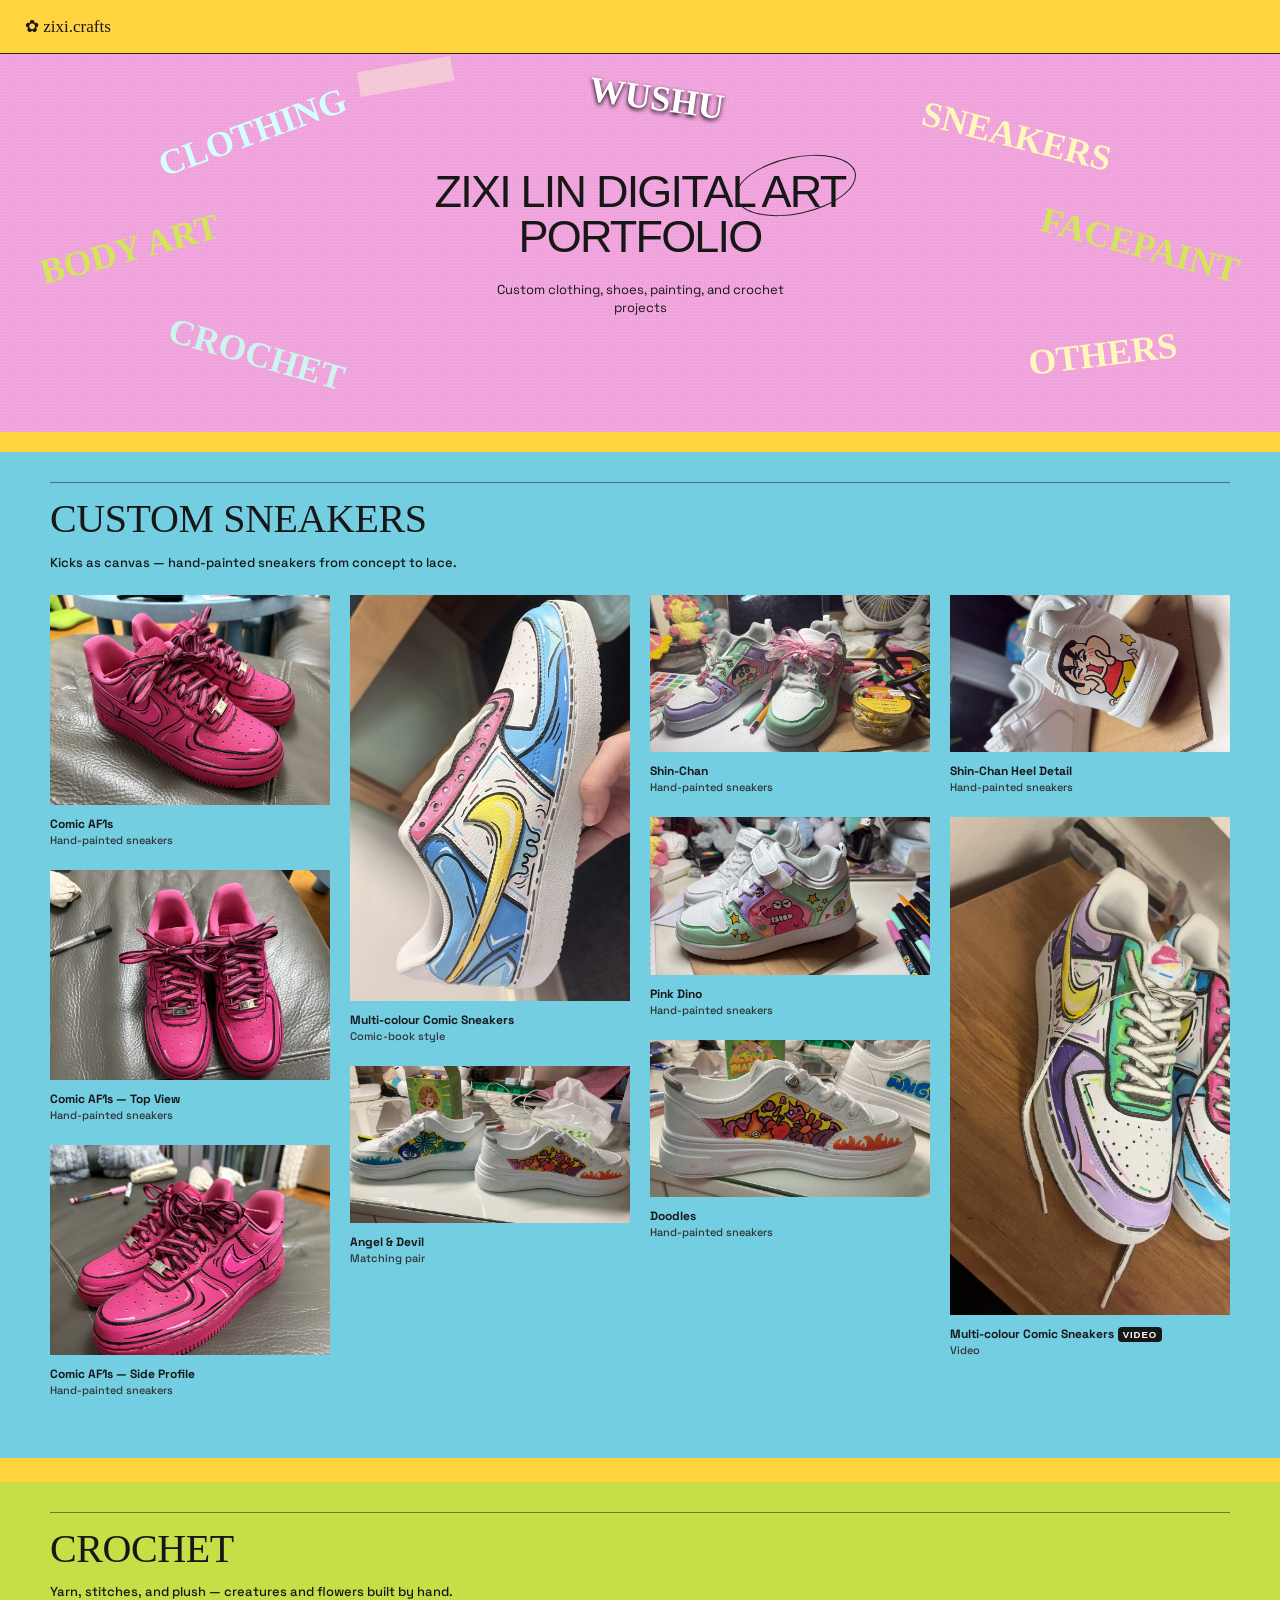
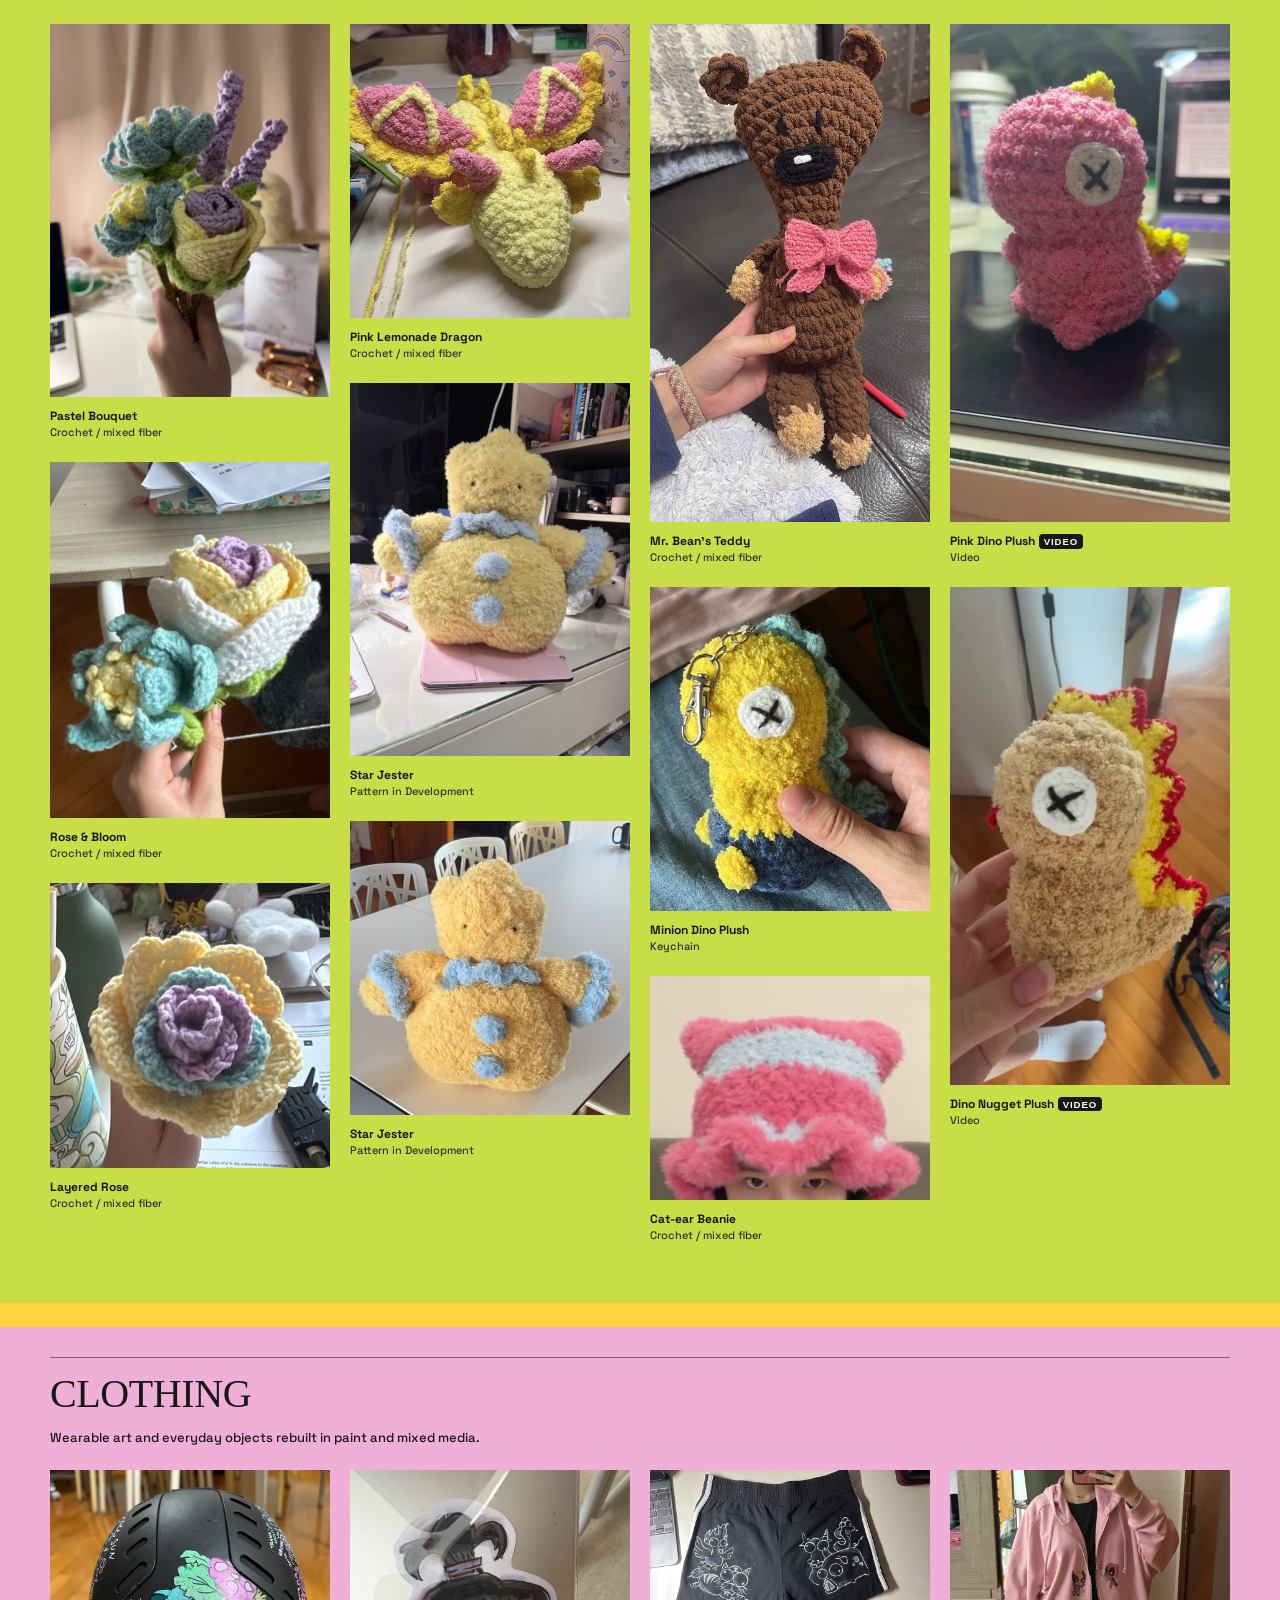
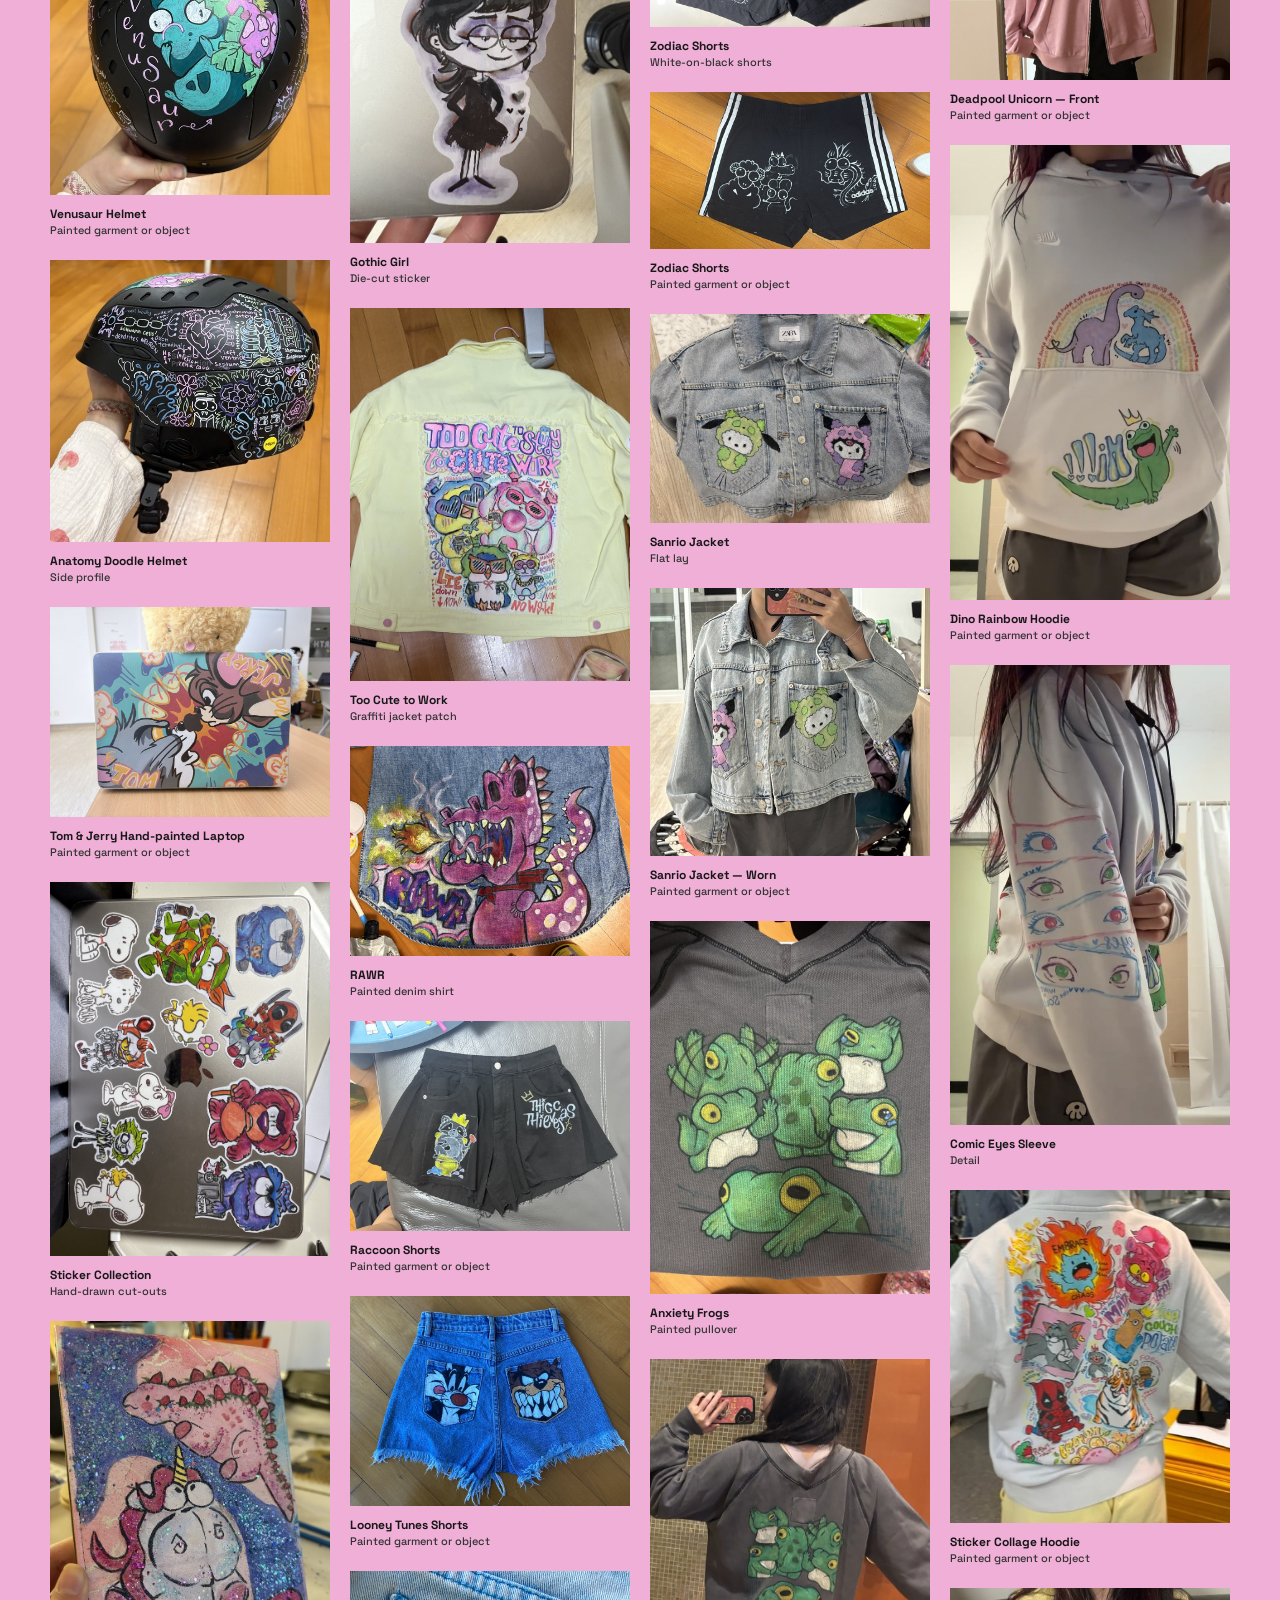
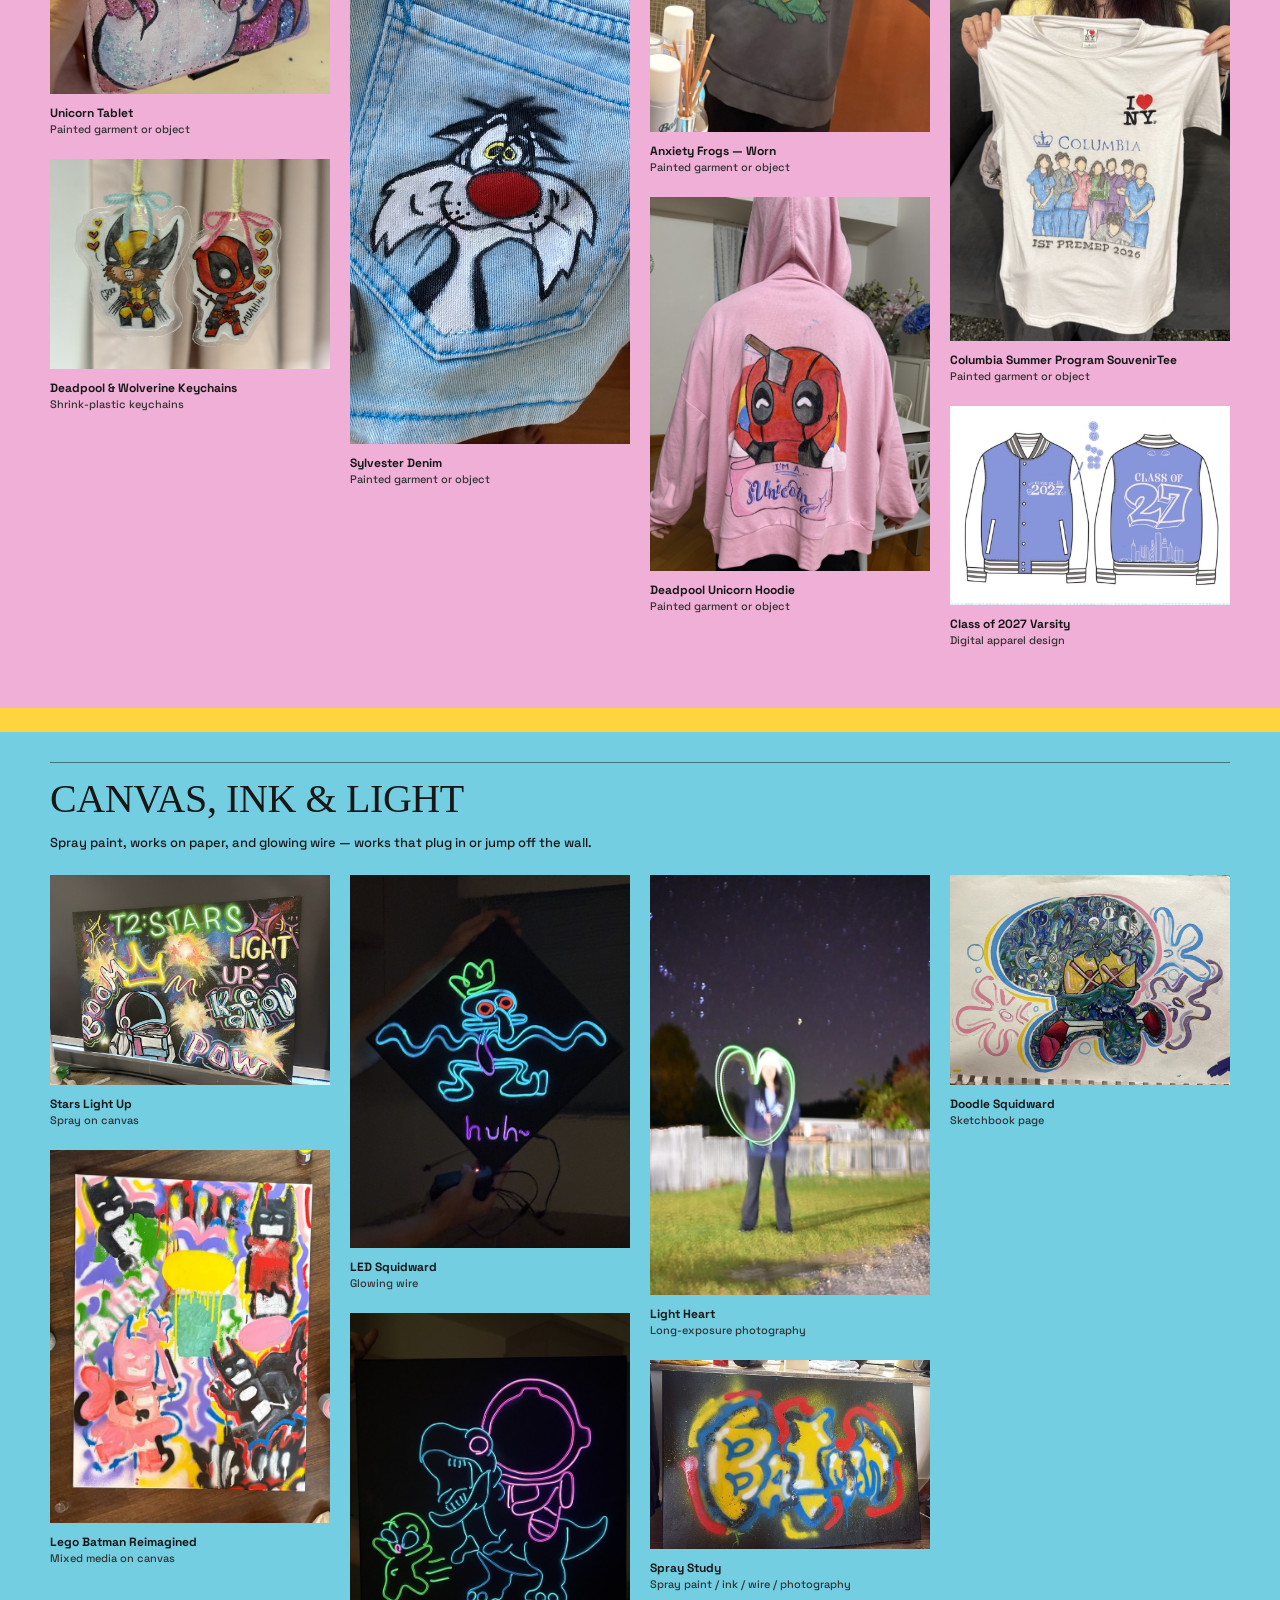
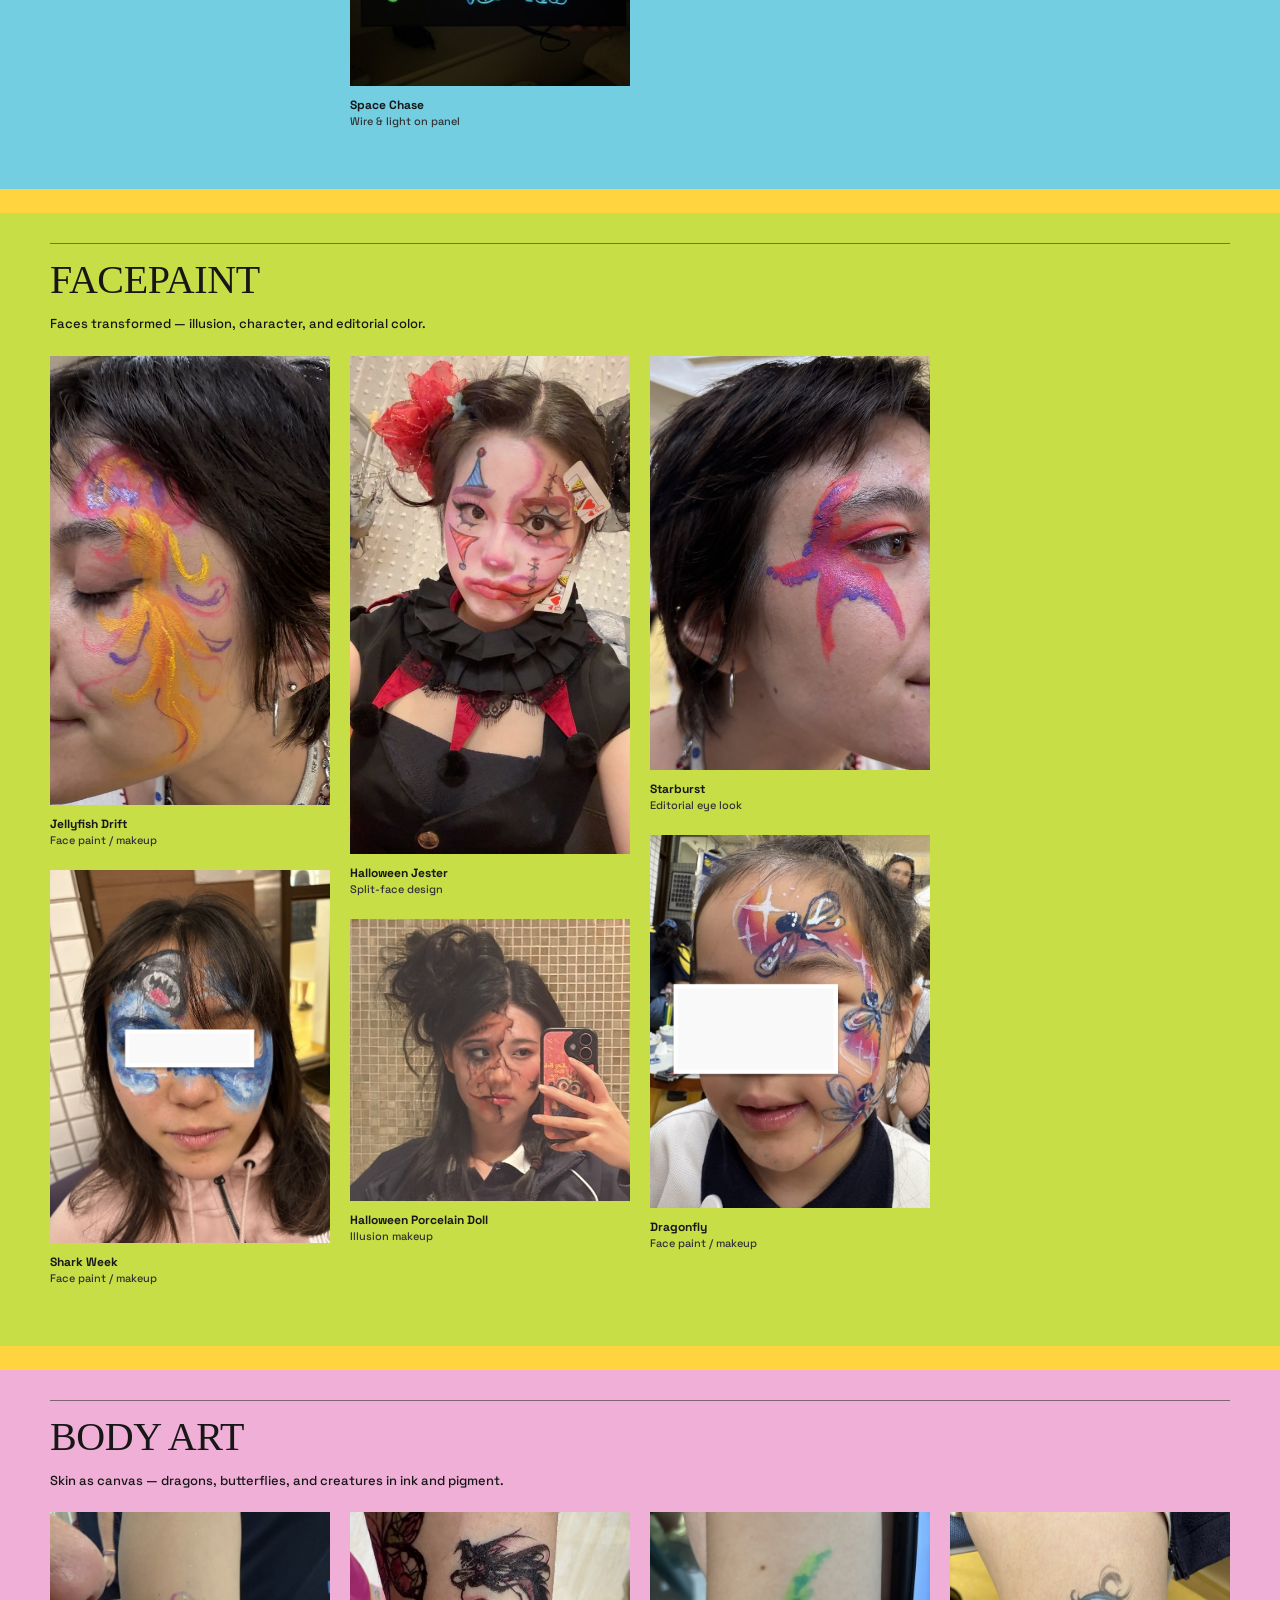
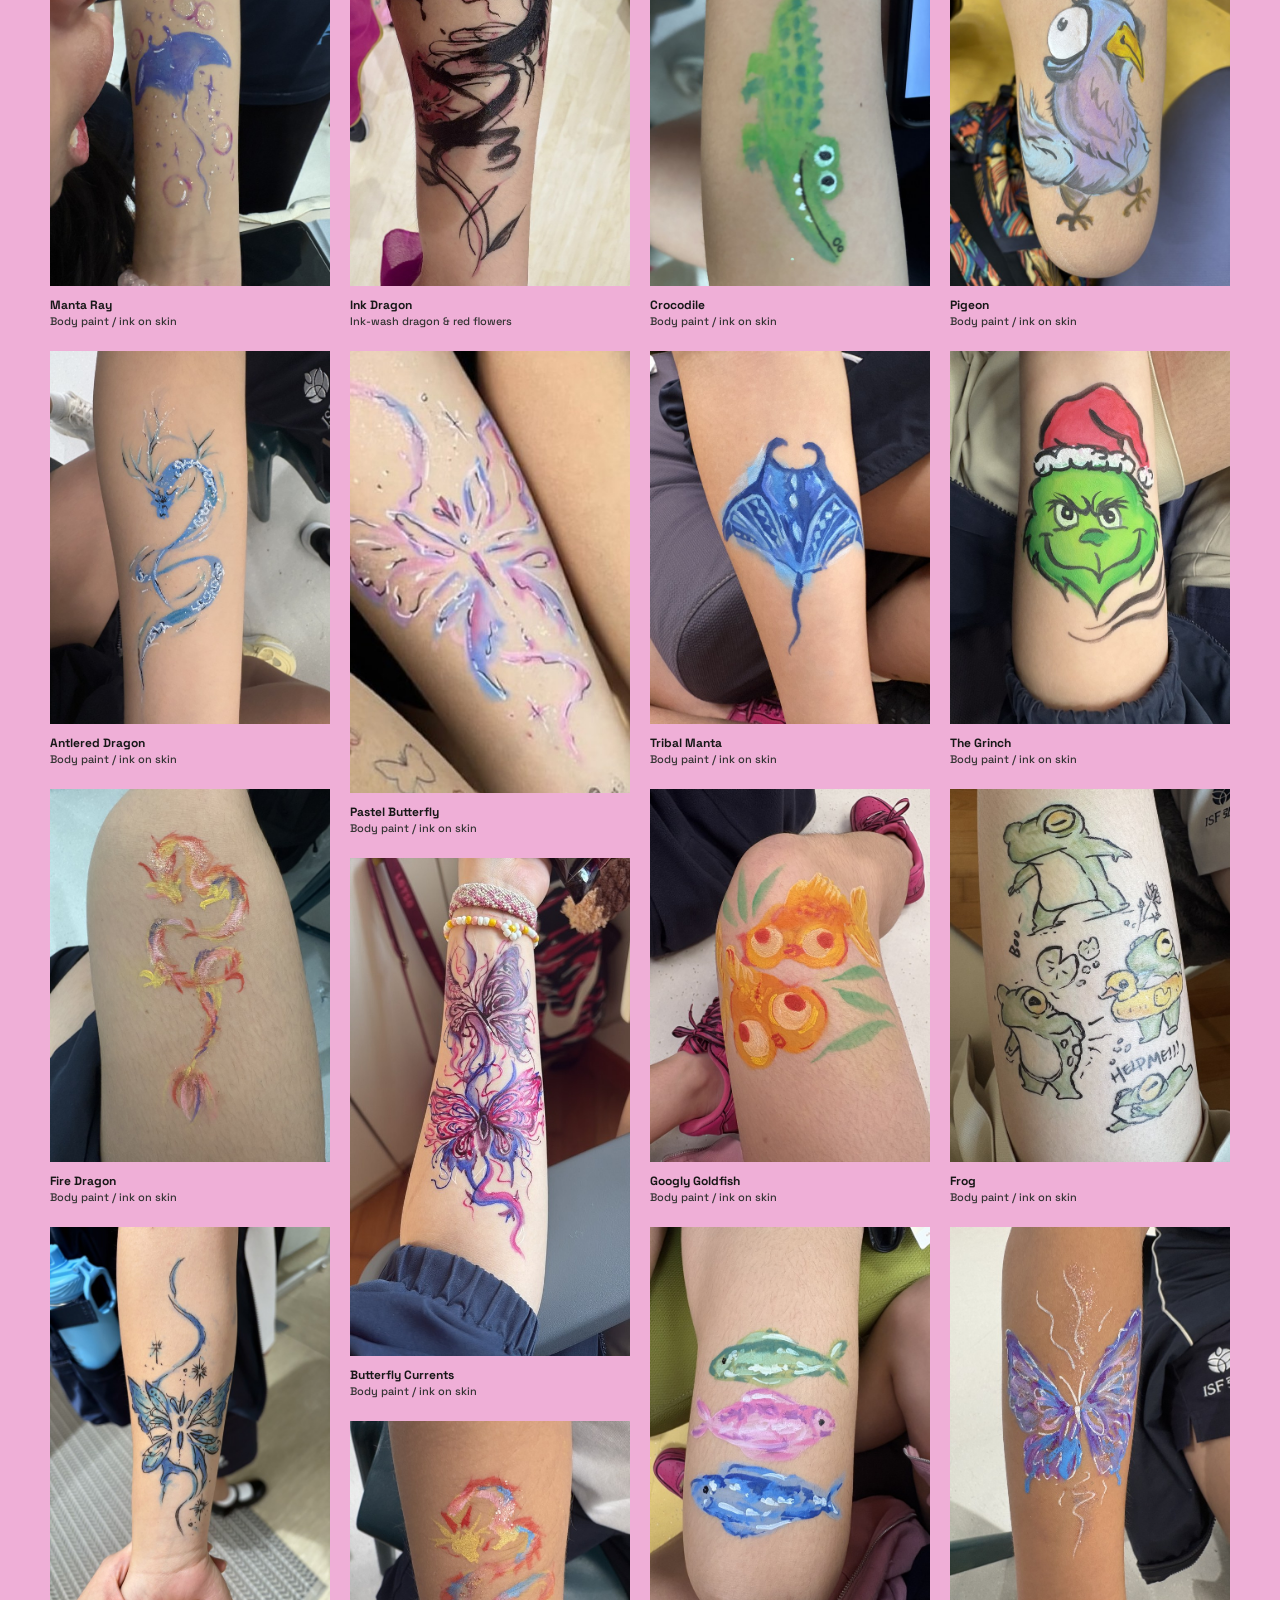
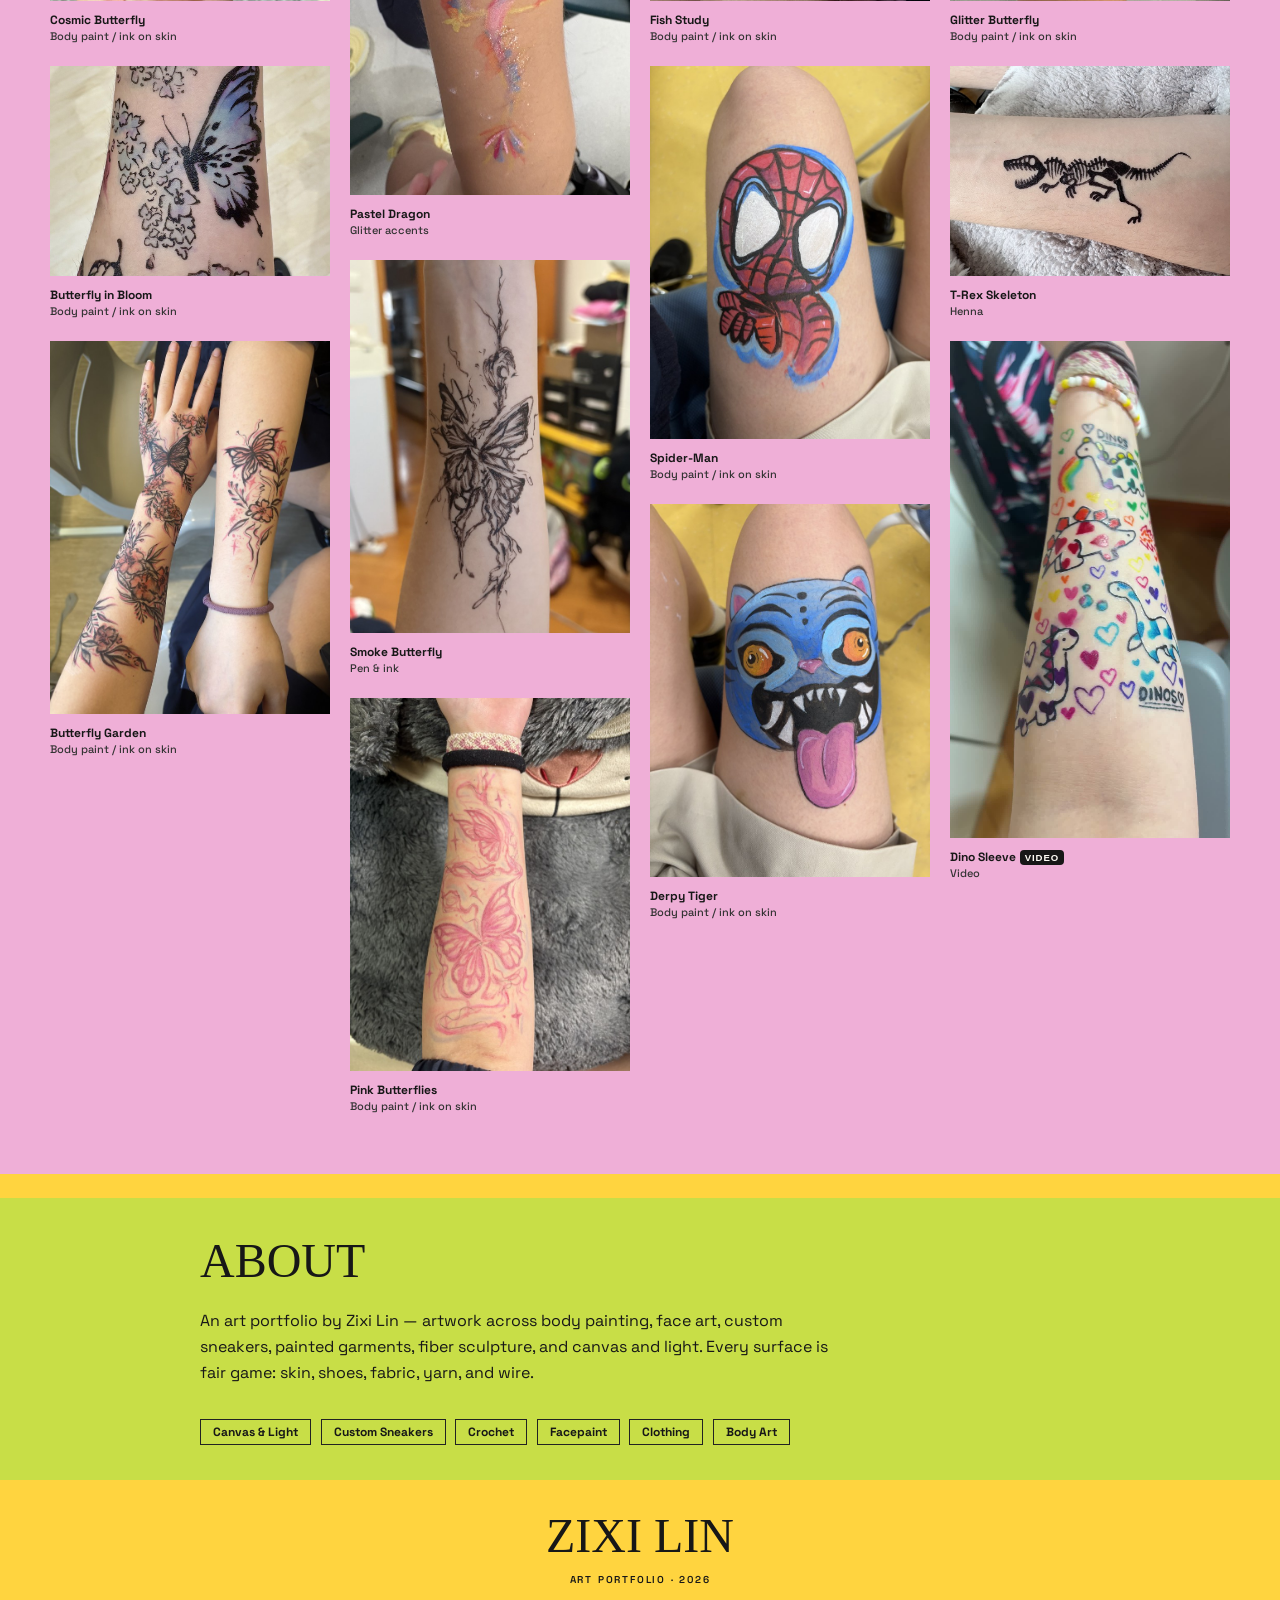
==== commit 4f355d4b: "wushu" ====
--- a/index.html
+++ b/index.html
@@ -27,6 +27,7 @@
 <a class="pill pill-blue" href="#canvas">OTHERS</a>
 <a class="pill pill-purple" href="#face">FACEPAINT</a>
 <a class="pill pill-pink" href="#body">BODY ART</a>
+<a class="pill pill-wushu" href="wushu.html">WUSHU</a>
 </nav>
 </div>
 
--- a/styles.css
+++ b/styles.css
@@ -618,6 +618,8 @@
 .hero-sub{margin:22px auto 0;max-width:300px;font-size:13px;font-weight:400;line-height:1.4}
 .hero-nav{position:absolute;inset:0;display:block;margin:0;pointer-events:none}.hero-nav .pill{position:absolute;pointer-events:auto;font-family:'Permanent Marker',cursive;font-size:clamp(22px,2.8vw,36px);border:0;padding:0;border-radius:0;background:transparent!important;box-shadow:none!important;color:#fff8bb;line-height:1.2}
 .pill:nth-child(1){top:16%;right:13%;transform:rotate(14deg)}.pill:nth-child(2){bottom:15%;left:13%;transform:rotate(16deg);color:#cdf5ed}.pill:nth-child(3){top:15%;left:12%;transform:rotate(-20deg);color:#d5ffff}.pill:nth-child(4){right:8%;bottom:15%;transform:rotate(-7deg)}.hero-nav .pill:nth-child(5){right:3%;top:45%;color:#d4e55c;transform:rotate(15deg)}.hero-nav .pill:nth-child(6){left:3%;top:46%;color:#d4e55c;transform:rotate(-15deg)}
+.hero-nav .pill:nth-child(7){top:6%;left:46%;color:#fff;transform:rotate(8deg);text-shadow:0 2px 4px #000}
+.pill-wushu:hover{color:var(--pink)}
 .hero:before{content:'';position:absolute;top:10px;left:28%;width:95px;height:25px;background:#f7edcf80;transform:rotate(-10deg)}
 .section{padding:30px clamp(16px,4vw,50px) 38px;border-bottom:24px solid var(--yellow)}
 .section:nth-child(3n+1){background:#73cee2}.section:nth-child(3n+2){background:#c8de47}.section:nth-child(3n){background:#efafd7}
@@ -633,3 +635,14 @@
 @media(min-width:1500px){.grid{columns:5}}@media(max-width:1000px){.grid{columns:3}}@media(max-width:700px){.grid{columns:2;column-gap:14px}.hero{min-height:350px;padding:110px 22px}.hero-nav .pill{font-size:clamp(18px,4vw,24px)}.hero-nav .pill:nth-child(5),.hero-nav .pill:nth-child(6){font-size:clamp(18px,4vw,24px)}.hero-title:after{width:90px;height:40px}.section{padding:25px 16px 30px}}
 @media(max-width:360px){.grid{columns:1}.hero-title{font-size:23px}}
 @media(prefers-reduced-motion:reduce){html{scroll-behavior:auto}*,*:before,*:after{animation:none!important;transition:none!important}}
+
+/* ── WUSHU PAGE ───────────────────────────── */
+.craft-bar{display:flex;align-items:center;justify-content:space-between;gap:1rem;flex-wrap:wrap}
+.craft-brand{font-family:'Permanent Marker',cursive}
+.craft-link{font-weight:700;font-size:0.9rem;text-decoration:none;color:var(--ink);background:var(--paper);border:2.5px solid var(--ink);border-radius:999px;padding:0.4em 1em;box-shadow:3px 3px 0 var(--ink);transition:transform .15s ease,box-shadow .15s ease}
+.craft-link:hover,.craft-link:focus-visible{transform:translate(-1px,-1px);box-shadow:5px 5px 0 var(--ink);background:var(--pink);color:var(--paper);border-color:var(--pink)}
+.wushu-hero{background:#73cee2}
+.card-media{position:relative}
+.video-play{position:absolute;inset:0;display:grid;place-items:center;font-size:2.2rem;color:#fff;background:rgba(0,0,0,.25);text-shadow:0 2px 6px #000;pointer-events:none;opacity:0;transition:opacity .2s ease}
+.card:hover .video-play,.card:focus-visible .video-play{opacity:1}
+@media(prefers-reduced-motion:reduce){.video-play{transition:none}}
